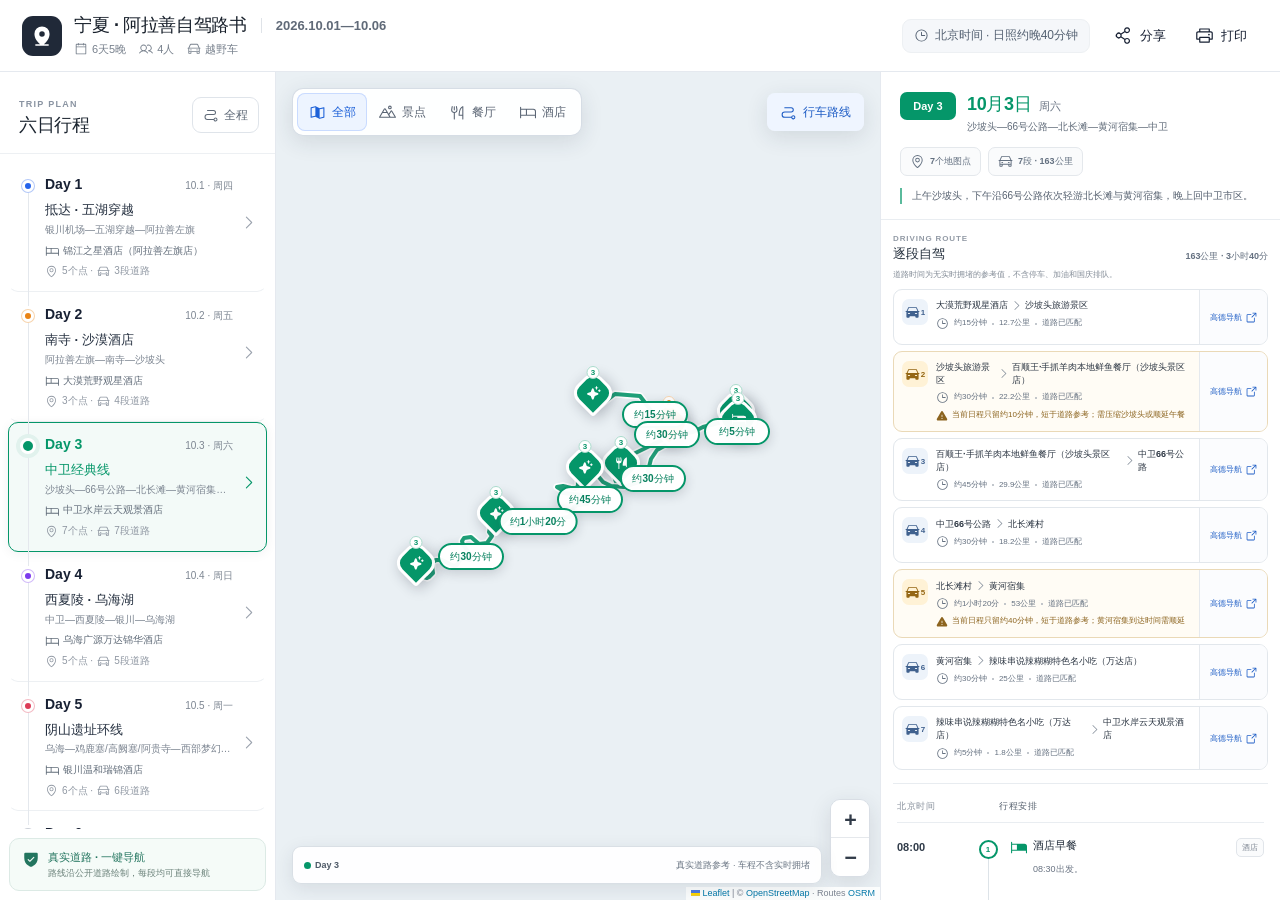
==== desktop.html @ b546aab4 "宁夏·阿拉善自驾路书（2026-10-01 ~ 10-06）便携构建" ====
<!doctype html>
<html lang="zh-CN">
  <head>
    <meta charset="UTF-8" />
    <meta name="viewport" content="width=device-width, initial-scale=1.0" />
    <meta name="theme-color" content="#ffffff" />
    <meta name="description" content="2026年国庆宁夏、阿拉善、中卫与乌海六日自驾行程地图" />
    <meta name="apple-mobile-web-app-capable" content="yes" />
    <link rel="manifest" href="./manifest.webmanifest" />
    <link rel="icon" type="image/png" sizes="32x32" href="./icons/favicon-32.png" />
    <link rel="icon" type="image/png" sizes="192x192" href="./icons/icon-192.png" />
    <link rel="apple-touch-icon" href="./icons/apple-touch-icon.png" />
    <title>宁夏 · 阿拉善六日自驾路书</title>
    <script type="module" crossorigin src="./assets/desktop-BFfNBR1_.js"></script>
    <link rel="modulepreload" crossorigin href="./assets/react-vendor-BVAQ-h3e.js">
    <link rel="modulepreload" crossorigin href="./assets/map-vendor-Dk73KsM1.js">
    <link rel="modulepreload" crossorigin href="./assets/icons-B1lzsNUh.js">
    <link rel="modulepreload" crossorigin href="./assets/styles-4hVWvHV6.js">
    <link rel="stylesheet" crossorigin href="./assets/map-vendor-CIGW-MKW.css">
    <link rel="stylesheet" crossorigin href="./assets/styles-DE3ax_-X.css">
  </head>
  <body>
    <div id="root"></div>
  </body>
</html>
---- assets/map-vendor-CIGW-MKW.css ----
.leaflet-pane,.leaflet-tile,.leaflet-marker-icon,.leaflet-marker-shadow,.leaflet-tile-container,.leaflet-pane>svg,.leaflet-pane>canvas,.leaflet-zoom-box,.leaflet-image-layer,.leaflet-layer{position:absolute;left:0;top:0}.leaflet-container{overflow:hidden}.leaflet-tile,.leaflet-marker-icon,.leaflet-marker-shadow{-webkit-user-select:none;-moz-user-select:none;user-select:none;-webkit-user-drag:none}.leaflet-tile::selection{background:transparent}.leaflet-safari .leaflet-tile{image-rendering:-webkit-optimize-contrast}.leaflet-safari .leaflet-tile-container{width:1600px;height:1600px;-webkit-transform-origin:0 0}.leaflet-marker-icon,.leaflet-marker-shadow{display:block}.leaflet-container .leaflet-overlay-pane svg{max-width:none!important;max-height:none!important}.leaflet-container .leaflet-marker-pane img,.leaflet-container .leaflet-shadow-pane img,.leaflet-container .leaflet-tile-pane img,.leaflet-container img.leaflet-image-layer,.leaflet-container .leaflet-tile{max-width:none!important;max-height:none!important;width:auto;padding:0}.leaflet-container img.leaflet-tile{mix-blend-mode:plus-lighter}.leaflet-container.leaflet-touch-zoom{-ms-touch-action:pan-x pan-y;touch-action:pan-x pan-y}.leaflet-container.leaflet-touch-drag{-ms-touch-action:pinch-zoom;touch-action:none;touch-action:pinch-zoom}.leaflet-container.leaflet-touch-drag.leaflet-touch-zoom{-ms-touch-action:none;touch-action:none}.leaflet-container{-webkit-tap-highlight-color:transparent}.leaflet-container a{-webkit-tap-highlight-color:rgba(51,181,229,.4)}.leaflet-tile{filter:inherit;visibility:hidden}.leaflet-tile-loaded{visibility:inherit}.leaflet-zoom-box{width:0;height:0;-moz-box-sizing:border-box;box-sizing:border-box;z-index:800}.leaflet-overlay-pane svg{-moz-user-select:none}.leaflet-pane{z-index:400}.leaflet-tile-pane{z-index:200}.leaflet-overlay-pane{z-index:400}.leaflet-shadow-pane{z-index:500}.leaflet-marker-pane{z-index:600}.leaflet-tooltip-pane{z-index:650}.leaflet-popup-pane{z-index:700}.leaflet-map-pane canvas{z-index:100}.leaflet-map-pane svg{z-index:200}.leaflet-vml-shape{width:1px;height:1px}.lvml{behavior:url(#default#VML);display:inline-block;position:absolute}.leaflet-control{position:relative;z-index:800;pointer-events:visiblePainted;pointer-events:auto}.leaflet-top,.leaflet-bottom{position:absolute;z-index:1000;pointer-events:none}.leaflet-top{top:0}.leaflet-right{right:0}.leaflet-bottom{bottom:0}.leaflet-left{left:0}.leaflet-control{float:left;clear:both}.leaflet-right .leaflet-control{float:right}.leaflet-top .leaflet-control{margin-top:10px}.leaflet-bottom .leaflet-control{margin-bottom:10px}.leaflet-left .leaflet-control{margin-left:10px}.leaflet-right .leaflet-control{margin-right:10px}.leaflet-fade-anim .leaflet-popup{opacity:0;-webkit-transition:opacity .2s linear;-moz-transition:opacity .2s linear;transition:opacity .2s linear}.leaflet-fade-anim .leaflet-map-pane .leaflet-popup{opacity:1}.leaflet-zoom-animated{-webkit-transform-origin:0 0;-ms-transform-origin:0 0;transform-origin:0 0}svg.leaflet-zoom-animated{will-change:transform}.leaflet-zoom-anim .leaflet-zoom-animated{-webkit-transition:-webkit-transform .25s cubic-bezier(0,0,.25,1);-moz-transition:-moz-transform .25s cubic-bezier(0,0,.25,1);transition:transform .25s cubic-bezier(0,0,.25,1)}.leaflet-zoom-anim .leaflet-tile,.leaflet-pan-anim .leaflet-tile{-webkit-transition:none;-moz-transition:none;transition:none}.leaflet-zoom-anim .leaflet-zoom-hide{visibility:hidden}.leaflet-interactive{cursor:pointer}.leaflet-grab{cursor:-webkit-grab;cursor:-moz-grab;cursor:grab}.leaflet-crosshair,.leaflet-crosshair .leaflet-interactive{cursor:crosshair}.leaflet-popup-pane,.leaflet-control{cursor:auto}.leaflet-dragging .leaflet-grab,.leaflet-dragging .leaflet-grab .leaflet-interactive,.leaflet-dragging .leaflet-marker-draggable{cursor:move;cursor:-webkit-grabbing;cursor:-moz-grabbing;cursor:grabbing}.leaflet-marker-icon,.leaflet-marker-shadow,.leaflet-image-layer,.leaflet-pane>svg path,.leaflet-tile-container{pointer-events:none}.leaflet-marker-icon.leaflet-interactive,.leaflet-image-layer.leaflet-interactive,.leaflet-pane>svg path.leaflet-interactive,svg.leaflet-image-layer.leaflet-interactive path{pointer-events:visiblePainted;pointer-events:auto}.leaflet-container{background:#ddd;outline-offset:1px}.leaflet-container a{color:#0078a8}.leaflet-zoom-box{border:2px dotted #38f;background:#ffffff80}.leaflet-container{font-family:Helvetica Neue,Arial,Helvetica,sans-serif;font-size:12px;font-size:.75rem;line-height:1.5}.leaflet-bar{box-shadow:0 1px 5px #000000a6;border-radius:4px}.leaflet-bar a{background-color:#fff;border-bottom:1px solid #ccc;width:26px;height:26px;line-height:26px;display:block;text-align:center;text-decoration:none;color:#000}.leaflet-bar a,.leaflet-control-layers-toggle{background-position:50% 50%;background-repeat:no-repeat;display:block}.leaflet-bar a:hover,.leaflet-bar a:focus{background-color:#f4f4f4}.leaflet-bar a:first-child{border-top-left-radius:4px;border-top-right-radius:4px}.leaflet-bar a:last-child{border-bottom-left-radius:4px;border-bottom-right-radius:4px;border-bottom:none}.leaflet-bar a.leaflet-disabled{cursor:default;background-color:#f4f4f4;color:#bbb}.leaflet-touch .leaflet-bar a{width:30px;height:30px;line-height:30px}.leaflet-touch .leaflet-bar a:first-child{border-top-left-radius:2px;border-top-right-radius:2px}.leaflet-touch .leaflet-bar a:last-child{border-bottom-left-radius:2px;border-bottom-right-radius:2px}.leaflet-control-zoom-in,.leaflet-control-zoom-out{font:700 18px Lucida Console,Monaco,monospace;text-indent:1px}.leaflet-touch .leaflet-control-zoom-in,.leaflet-touch .leaflet-control-zoom-out{font-size:22px}.leaflet-control-layers{box-shadow:0 1px 5px #0006;background:#fff;border-radius:5px}.leaflet-control-layers-toggle{background-image:url([data-uri]);width:36px;height:36px}.leaflet-retina .leaflet-control-layers-toggle{background-image:url([data-uri]);background-size:26px 26px}.leaflet-touch .leaflet-control-layers-toggle{width:44px;height:44px}.leaflet-control-layers .leaflet-control-layers-list,.leaflet-control-layers-expanded .leaflet-control-layers-toggle{display:none}.leaflet-control-layers-expanded .leaflet-control-layers-list{display:block;position:relative}.leaflet-control-layers-expanded{padding:6px 10px 6px 6px;color:#333;background:#fff}.leaflet-control-layers-scrollbar{overflow-y:scroll;overflow-x:hidden;padding-right:5px}.leaflet-control-layers-selector{margin-top:2px;position:relative;top:1px}.leaflet-control-layers label{display:block;font-size:13px;font-size:1.08333em}.leaflet-control-layers-separator{height:0;border-top:1px solid #ddd;margin:5px -10px 5px -6px}.leaflet-default-icon-path{background-image:url([data-uri])}.leaflet-container .leaflet-control-attribution{background:#fff;background:#fffc;margin:0}.leaflet-control-attribution,.leaflet-control-scale-line{padding:0 5px;color:#333;line-height:1.4}.leaflet-control-attribution a{text-decoration:none}.leaflet-control-attribution a:hover,.leaflet-control-attribution a:focus{text-decoration:underline}.leaflet-attribution-flag{display:inline!important;vertical-align:baseline!important;width:1em;height:.6669em}.leaflet-left .leaflet-control-scale{margin-left:5px}.leaflet-bottom .leaflet-control-scale{margin-bottom:5px}.leaflet-control-scale-line{border:2px solid #777;border-top:none;line-height:1.1;padding:2px 5px 1px;white-space:nowrap;-moz-box-sizing:border-box;box-sizing:border-box;background:#fffc;text-shadow:1px 1px #fff}.leaflet-control-scale-line:not(:first-child){border-top:2px solid #777;border-bottom:none;margin-top:-2px}.leaflet-control-scale-line:not(:first-child):not(:last-child){border-bottom:2px solid #777}.leaflet-touch .leaflet-control-attribution,.leaflet-touch .leaflet-control-layers,.leaflet-touch .leaflet-bar{box-shadow:none}.leaflet-touch .leaflet-control-layers,.leaflet-touch .leaflet-bar{border:2px solid rgba(0,0,0,.2);background-clip:padding-box}.leaflet-popup{position:absolute;text-align:center;margin-bottom:20px}.leaflet-popup-content-wrapper{padding:1px;text-align:left;border-radius:12px}.leaflet-popup-content{margin:13px 24px 13px 20px;line-height:1.3;font-size:13px;font-size:1.08333em;min-height:1px}.leaflet-popup-content p{margin:1.3em 0}.leaflet-popup-tip-container{width:40px;height:20px;position:absolute;left:50%;margin-top:-1px;margin-left:-20px;overflow:hidden;pointer-events:none}.leaflet-popup-tip{width:17px;height:17px;padding:1px;margin:-10px auto 0;pointer-events:auto;-webkit-transform:rotate(45deg);-moz-transform:rotate(45deg);-ms-transform:rotate(45deg);transform:rotate(45deg)}.leaflet-popup-content-wrapper,.leaflet-popup-tip{background:#fff;color:#333;box-shadow:0 3px 14px #0006}.leaflet-container a.leaflet-popup-close-button{position:absolute;top:0;right:0;border:none;text-align:center;width:24px;height:24px;font:16px/24px Tahoma,Verdana,sans-serif;color:#757575;text-decoration:none;background:transparent}.leaflet-container a.leaflet-popup-close-button:hover,.leaflet-container a.leaflet-popup-close-button:focus{color:#585858}.leaflet-popup-scrolled{overflow:auto}.leaflet-oldie .leaflet-popup-content-wrapper{-ms-zoom:1}.leaflet-oldie .leaflet-popup-tip{width:24px;margin:0 auto;-ms-filter:"progid:DXImageTransform.Microsoft.Matrix(M11=0.70710678, M12=0.70710678, M21=-0.70710678, M22=0.70710678)";filter:progid:DXImageTransform.Microsoft.Matrix(M11=.70710678,M12=.70710678,M21=-.70710678,M22=.70710678)}.leaflet-oldie .leaflet-control-zoom,.leaflet-oldie .leaflet-control-layers,.leaflet-oldie .leaflet-popup-content-wrapper,.leaflet-oldie .leaflet-popup-tip{border:1px solid #999}.leaflet-div-icon{background:#fff;border:1px solid #666}.leaflet-tooltip{position:absolute;padding:6px;background-color:#fff;border:1px solid #fff;border-radius:3px;color:#222;white-space:nowrap;-webkit-user-select:none;-moz-user-select:none;-ms-user-select:none;user-select:none;pointer-events:none;box-shadow:0 1px 3px #0006}.leaflet-tooltip.leaflet-interactive{cursor:pointer;pointer-events:auto}.leaflet-tooltip-top:before,.leaflet-tooltip-bottom:before,.leaflet-tooltip-left:before,.leaflet-tooltip-right:before{position:absolute;pointer-events:none;border:6px solid transparent;background:transparent;content:""}.leaflet-tooltip-bottom{margin-top:6px}.leaflet-tooltip-top{margin-top:-6px}.leaflet-tooltip-bottom:before,.leaflet-tooltip-top:before{left:50%;margin-left:-6px}.leaflet-tooltip-top:before{bottom:0;margin-bottom:-12px;border-top-color:#fff}.leaflet-tooltip-bottom:before{top:0;margin-top:-12px;margin-left:-6px;border-bottom-color:#fff}.leaflet-tooltip-left{margin-left:-6px}.leaflet-tooltip-right{margin-left:6px}.leaflet-tooltip-left:before,.leaflet-tooltip-right:before{top:50%;margin-top:-6px}.leaflet-tooltip-left:before{right:0;margin-right:-12px;border-left-color:#fff}.leaflet-tooltip-right:before{left:0;margin-left:-12px;border-right-color:#fff}@media print{.leaflet-control{-webkit-print-color-adjust:exact;print-color-adjust:exact}}
---- assets/styles-DE3ax_-X.css ----
:root{color:#172033;background:#f5f7fa;font-family:Inter,ui-sans-serif,-apple-system,BlinkMacSystemFont,Segoe UI,PingFang SC,Hiragino Sans GB,Microsoft YaHei,sans-serif;font-synthesis:none;text-rendering:optimizeLegibility;--border: #e5e9ef;--muted: #6b7482;--soft: #f5f7fa;--blue: #2563eb;--header-height: 72px}*{box-sizing:border-box}html,body,#root{width:100%;min-width:320px;height:100%;min-height:100%}body{margin:0;overflow:hidden;background:#f5f7fa;-webkit-font-smoothing:antialiased}button,a{-webkit-tap-highlight-color:transparent}button{color:inherit;font:inherit}button:focus-visible,a:focus-visible{outline:3px solid rgba(37,99,235,.28);outline-offset:2px}.sr-only{position:absolute;width:1px;height:1px;padding:0;margin:-1px;overflow:hidden;clip:rect(0,0,0,0);white-space:nowrap;border:0}.app-shell{width:100%;height:100dvh;background:#fff}.topbar{height:var(--header-height);padding:0 22px;border-bottom:1px solid var(--border);display:flex;align-items:center;justify-content:space-between;gap:24px;background:#fffffff7;position:relative;z-index:1000}.brand-lockup,.brand-line,.trip-meta,.topbar-actions,.trip-meta span,.icon-action,.time-chip{display:flex;align-items:center}.brand-lockup{min-width:0;gap:12px}.brand-icon{width:40px;height:40px;display:grid;place-items:center;color:#fff;background:#202938;border-radius:11px;flex:0 0 auto}.brand-line{gap:14px;min-width:0}.brand-line h1{margin:0;color:#18202b;font-size:18px;line-height:1.25;letter-spacing:-.02em;white-space:nowrap}.desktop-meta{padding-left:14px;border-left:1px solid #dfe3e8;color:#606a78;font-size:13px;font-weight:600;white-space:nowrap}.trip-meta{margin-top:5px;gap:13px;color:#78818d;font-size:11px}.trip-meta span{gap:4px}.topbar-actions{gap:7px}.time-chip{min-height:34px;margin-right:6px;padding:0 11px;gap:6px;color:#536071;background:#f5f7fa;border:1px solid #edf0f3;border-radius:9px;font-size:12px;white-space:nowrap}.icon-action{min-height:44px;padding:0 11px;gap:7px;border:0;border-radius:9px;background:transparent;cursor:pointer;font-size:13px;font-weight:600}.icon-action:hover{background:#f4f6f8}.workspace{height:calc(100dvh - var(--header-height));min-height:0;display:grid;grid-template-columns:276px minmax(420px,1fr) 400px;background:#fff}.day-sidebar,.detail-panel{min-width:0;min-height:0;background:#fff}.day-sidebar{border-right:1px solid var(--border);display:flex;flex-direction:column;position:relative;z-index:40}.sidebar-heading{height:82px;padding:17px 16px 12px 19px;border-bottom:1px solid #edf0f3;display:flex;align-items:center;justify-content:space-between;gap:12px;flex:0 0 auto}.eyebrow{color:#8a94a2;font-size:9px;font-weight:800;letter-spacing:.14em}.sidebar-heading h2,.detail-header h2{margin:3px 0 0;color:#1c2530;font-size:18px;line-height:1.25;letter-spacing:-.02em}.all-route-button{min-height:36px;padding:0 10px;border:1px solid #dfe4ea;border-radius:9px;display:inline-flex;align-items:center;justify-content:center;gap:5px;background:#fff;color:#5e6977;cursor:pointer;font-size:12px;font-weight:700}.all-route-button:hover,.all-route-button.active{border-color:#b7cdfd;background:#eef4ff;color:#1d5fd1}.day-list{flex:1 1 auto;overflow:auto;padding:8px;scrollbar-width:thin;scrollbar-color:#d9dee6 transparent}.day-card{width:100%;min-height:125px;padding:13px 10px 13px 9px;border:1px solid transparent;border-bottom-color:#edf0f3;border-radius:10px;display:grid;grid-template-columns:20px minmax(0,1fr) 16px;align-items:start;gap:7px;text-align:left;background:transparent;cursor:pointer;transition:border-color .16s ease,background .16s ease,box-shadow .16s ease}.day-card:hover{background:#f8fafc}.day-card.active{border-color:var(--day-color);background:color-mix(in srgb,var(--day-color) 5%,white);box-shadow:0 2px 12px #1720330f}.day-rail{height:100%;display:flex;justify-content:center;position:relative}.day-rail:after{content:"";width:1px;height:calc(100% + 18px);background:#e4e8ed;position:absolute;top:10px}.day-card:last-child .day-rail:after{display:none}.day-dot{width:12px;height:12px;margin-top:4px;border:3px solid #fff;border-radius:50%;background:var(--day-color);box-shadow:0 0 0 1px color-mix(in srgb,var(--day-color) 35%,white);position:relative;z-index:1}.day-card.active .day-dot{width:16px;height:16px;margin-top:2px;box-shadow:0 0 0 4px color-mix(in srgb,var(--day-color) 12%,white)}.day-card-content,.day-card-top,.day-stay,.day-count{display:flex}.day-card-content{min-width:0;flex-direction:column}.day-card-top{align-items:baseline;justify-content:space-between;gap:8px}.day-card-top strong{font-size:14px}.day-card-top>span{color:#7d8692;font-size:10px;white-space:nowrap}.day-card.active .day-card-top strong,.day-card.active .day-route,.day-card.active .day-caret{color:var(--day-color)}.day-route{margin-top:9px;color:#263141;font-size:13px;font-weight:750;line-height:1.3}.day-subroute{margin-top:4px;color:#7b8490;font-size:10px;line-height:1.4;white-space:nowrap;overflow:hidden;text-overflow:ellipsis}.day-stay,.day-count{margin-top:7px;align-items:center;gap:4px;color:#626d7a;font-size:10px;line-height:1.25}.day-stay{white-space:nowrap;overflow:hidden;text-overflow:ellipsis}.day-count{color:#9098a3}.day-caret{margin-top:38px;color:#9aa2ad}.sidebar-fidelity{margin:9px;padding:11px 12px;border:1px solid #dceae5;border-radius:10px;display:flex;gap:8px;color:#23755f;background:#f5fbf8;flex:0 0 auto}.sidebar-fidelity div{min-width:0;display:flex;flex-direction:column;gap:2px}.sidebar-fidelity strong{font-size:11px}.sidebar-fidelity span{color:#6a8179;font-size:9px;line-height:1.35}.map-panel{min-width:0;min-height:0;position:relative;overflow:hidden;background:#eaf0f4}.leaflet-map{width:100%;height:100%;background:#eaf0f4;z-index:0}.leaflet-container{color:#1f2937;font-family:inherit}.leaflet-tile-pane{filter:saturate(.72) brightness(1.035) contrast(.96)}.leaflet-control-zoom{overflow:hidden;border:1px solid #d9dee5!important;border-radius:10px!important;box-shadow:0 6px 22px #2029381f!important}.leaflet-control-zoom a{width:38px!important;height:38px!important;line-height:38px!important;color:#313b48!important;border-color:#e5e8ec!important;font-size:20px!important}.leaflet-control-attribution{color:#7b8490;background:#ffffffd1!important;font-size:9px!important}.map-filterbar{position:absolute;z-index:600;top:16px;left:16px;right:16px;display:flex;align-items:center;justify-content:space-between;gap:10px;pointer-events:none}.filter-segment,.route-toggle{border:1px solid rgba(213,220,228,.96);background:#fffffff2;box-shadow:0 6px 22px #252f3e1f;-webkit-backdrop-filter:blur(12px);backdrop-filter:blur(12px);pointer-events:auto}.filter-segment{padding:4px;border-radius:11px;display:flex;align-items:center}.filter-segment button,.route-toggle{min-height:38px;border:0;border-radius:8px;display:inline-flex;align-items:center;justify-content:center;gap:6px;color:#5a6574;cursor:pointer;font-size:12px;font-weight:700}.filter-segment button{min-width:70px;padding:0 11px;background:transparent}.filter-segment button:hover,.filter-segment button.active{color:#1d61d8;background:#edf4ff}.filter-segment button.active{box-shadow:inset 0 0 0 1px #c9dbff}.route-toggle{padding:0 13px}.route-toggle:hover,.route-toggle.active{color:#1f5dc5;background:#eff5fff7}.map-warning{max-width:360px;min-height:50px;padding:9px 12px;border:1px solid #f0d49b;border-radius:10px;display:flex;align-items:flex-start;gap:8px;color:#986714;background:#fffaecf5;box-shadow:0 6px 18px #6148131a;position:absolute;z-index:590;top:72px;left:16px}.map-warning>svg{flex:0 0 auto}.map-warning div{display:flex;flex-direction:column;gap:2px}.map-warning strong{color:#795112;font-size:11px}.map-warning span{font-size:9px;line-height:1.35}.map-caption{min-height:38px;padding:8px 11px;border:1px solid rgba(215,221,228,.94);border-radius:9px;display:flex;align-items:center;justify-content:space-between;gap:12px;color:#687382;background:#ffffffed;box-shadow:0 5px 18px #2832401a;position:absolute;z-index:550;right:58px;bottom:16px;left:16px;-webkit-backdrop-filter:blur(10px);backdrop-filter:blur(10px)}.day-legend{display:flex;align-items:center;gap:10px;flex-wrap:wrap}.day-legend span{display:inline-flex;align-items:center;gap:4px;color:#4f5a68;font-size:9px;font-weight:700}.day-legend i{width:7px;height:7px;border-radius:50%}.map-disclaimer{font-size:9px;white-space:nowrap}.map-marker-shell{background:transparent;border:0}.map-marker{width:34px;height:34px;border:3px solid #fff;border-radius:12px 12px 12px 3px;display:grid;place-items:center;color:#fff;background:var(--marker);box-shadow:0 4px 14px #19223147;transform:rotate(-45deg);position:relative;transition:transform .16s ease}.map-marker svg{transform:rotate(45deg)}.map-marker span{min-width:13px;height:13px;padding:0 2px;border:1px solid color-mix(in srgb,var(--marker) 34%,white);border-radius:7px;display:grid;place-items:center;color:var(--marker);background:#fff;font-size:8px;font-weight:900;transform:rotate(45deg);position:absolute;top:-7px;right:-7px}.map-marker.is-selected{width:40px;height:40px;border-width:4px;box-shadow:0 0 0 5px color-mix(in srgb,var(--marker) 22%,transparent),0 7px 20px #19223157}.route-time-shell{border:0;background:transparent}.route-time-badge{width:max-content;min-width:66px;min-height:27px;padding:0 9px;border:2px solid var(--route-color);border-radius:999px;display:inline-flex;align-items:center;justify-content:center;gap:4px;color:color-mix(in srgb,var(--route-color) 82%,#182230);background:#fffffff7;box-shadow:0 3px 12px #1922312e;font-size:10px;font-weight:850;line-height:1;cursor:pointer;transform:translate(calc((96px - 100%)/2));white-space:nowrap}.route-time-badge>span{width:14px;height:14px;border-radius:50%;display:grid;place-items:center;color:#fff;background:#b7791f;font-size:9px}.route-time-badge.is-selected{color:#fff;background:var(--route-color);box-shadow:0 0 0 4px color-mix(in srgb,var(--route-color) 18%,transparent),0 5px 16px #1922313d}.route-time-badge.is-selected>span{color:#8a5a10;background:#fff5d6}.route-popup-content{display:flex;flex-direction:column;gap:7px}.route-popup-content>span{font-size:9px;font-weight:850;text-transform:uppercase}.route-popup-content>strong{color:#202a38;font-size:12px;line-height:1.45}.route-popup-content p,.route-popup-content small{margin:0;color:#66717f;font-size:10px;line-height:1.45}.route-popup-content small{padding:7px 8px;border-radius:7px;color:#87621f;background:#fff8e8}.route-popup-content a{min-height:34px;padding:0 10px;border-radius:7px;display:inline-flex;align-items:center;justify-content:center;gap:5px;color:#fff;background:#2563eb;text-decoration:none;font-size:9px;font-weight:800}.leaflet-tooltip.map-label{padding:7px 9px;border:1px solid #dfe4e9;border-radius:8px;display:flex;flex-direction:column;gap:2px;color:#222d3a;background:#fffffff5;box-shadow:0 5px 16px #232c3b24}.leaflet-tooltip.map-label strong{max-width:220px;font-size:11px;white-space:normal}.leaflet-tooltip.map-label span{color:#78818c;font-size:9px}.leaflet-popup-content-wrapper{border-radius:12px;box-shadow:0 12px 34px #18223133}.leaflet-popup-content{margin:13px 15px 15px}.popup-content{display:flex;flex-direction:column;gap:7px}.popup-eyebrow{font-size:9px;font-weight:800;text-transform:uppercase}.popup-content>strong{color:#202a38;font-size:13px;line-height:1.35}.popup-content p{margin:0;color:#6b7481;font-size:10px;line-height:1.45}.popup-actions{margin-top:2px;display:flex;align-items:center;gap:7px}.popup-actions button,.popup-actions a{min-height:34px;padding:0 9px;border:1px solid #dfe4e9;border-radius:7px;display:inline-flex;align-items:center;justify-content:center;gap:4px;color:#526071;background:#fff;text-decoration:none;cursor:pointer;font-size:9px;font-weight:700}.popup-actions button{border-color:#2563eb;color:#fff;background:#2563eb}.detail-panel{border-left:1px solid var(--border);overflow-y:auto;scrollbar-width:thin;scrollbar-color:#d9dee5 transparent;position:relative;z-index:40}.detail-header{padding:20px 19px 15px;border-bottom:1px solid #e9edf1;background:#fff}.detail-title-row{display:flex;align-items:flex-start;gap:11px}.detail-day{min-width:56px;height:28px;padding:0 9px;border-radius:7px;display:inline-flex;align-items:center;justify-content:center;color:#fff;background:var(--day-color);font-size:11px;font-weight:800}.detail-title-row>div{min-width:0}.detail-header h2{margin:1px 0 4px;color:var(--day-color, #1c2530);font-size:18px}.detail-header h2 small{margin-left:3px;color:#697383;font-size:11px;font-weight:650}.detail-header p{margin:0;color:#616c7a;font-size:10px;line-height:1.45}.day-stat-row{margin-top:13px;display:flex;align-items:center;gap:7px;flex-wrap:wrap}.day-stat-row span{min-height:29px;padding:0 9px;border:1px solid #e4e8ec;border-radius:7px;display:inline-flex;align-items:center;gap:5px;color:#637080;background:#fafbfc;font-size:9px;font-weight:700}.detail-header .day-summary{margin-top:12px;padding-left:10px;border-left:2px solid color-mix(in srgb,var(--day-color) 66%,white);color:#566170;font-size:10px;line-height:1.55}.place-details{margin:12px 12px 0;padding:14px;border:1px solid color-mix(in srgb,var(--place-color) 28%,#e5e9ef);border-radius:12px;background:color-mix(in srgb,var(--place-color) 3%,white);box-shadow:0 5px 18px #202a380f;position:relative}.close-place{width:36px;height:36px;padding:0;border:0;border-radius:8px;display:grid;place-items:center;color:#77818f;background:transparent;cursor:pointer;position:absolute;top:7px;right:7px}.close-place:hover{background:#eef1f4}.place-heading{padding-right:26px;display:flex;align-items:flex-start;gap:9px}.place-kind{width:31px;height:31px;border-radius:8px;display:grid;place-items:center;color:#fff;background:var(--place-color);flex:0 0 auto}.place-heading>div{min-width:0}.place-heading span{color:var(--place-color);font-size:9px;font-weight:800}.place-heading h3{margin:2px 0 0;color:#202a37;font-size:13px;line-height:1.35}.place-address,.place-phone{margin:10px 0 0;display:flex;align-items:flex-start;gap:6px;color:#5e6977;font-size:9px;line-height:1.45;text-decoration:none}.place-address svg,.place-phone svg{margin-top:1px;flex:0 0 auto}.source-box{margin-top:11px;padding:9px;border:1px solid #d6e9df;border-radius:8px;display:flex;align-items:flex-start;gap:7px;color:#197056;background:#f4fbf7}.source-box.approximate{border-color:#eadab9;color:#9a6919;background:#fffaf0}.source-box>svg{flex:0 0 auto}.source-box div{display:flex;flex-direction:column;gap:2px}.source-box strong{font-size:9px}.source-box span{color:#6a7d75;font-size:8px;line-height:1.35}.source-box.approximate span{color:#806f52}.place-actions{margin-top:10px;display:flex;align-items:center;gap:6px;flex-wrap:wrap}.place-actions a{min-height:36px;padding:0 9px;border:1px solid #dde3e9;border-radius:7px;display:inline-flex;align-items:center;justify-content:center;gap:4px;color:#566374;background:#fff;text-decoration:none;font-size:8px;font-weight:750}.place-actions .primary-link{border-color:var(--place-color);color:#fff;background:var(--place-color)}.route-legs{margin:14px 12px 0;padding-bottom:13px;border-bottom:1px solid #e8ecf0}.route-legs-heading{display:flex;align-items:flex-end;justify-content:space-between;gap:12px}.route-legs-heading>div{display:flex;flex-direction:column;gap:2px}.route-legs-heading span{color:#939ba6;font-size:8px;font-weight:850;letter-spacing:.11em}.route-legs-heading strong{color:#26313e;font-size:13px}.route-legs-heading small{color:#657181;font-size:9px;font-weight:750;white-space:nowrap}.route-source-note{margin:6px 0 9px;color:#828b96;font-size:8px;line-height:1.45}.route-leg-list{display:flex;flex-direction:column;gap:6px}.route-leg-card{min-width:0;border:1px solid #e2e7ec;border-radius:9px;display:flex;align-items:stretch;overflow:hidden;background:#fff;transition:border-color .15s ease,background .15s ease,box-shadow .15s ease}.route-leg-card:hover,.route-leg-card.selected{border-color:#b7cdf8;background:#f7faff}.route-leg-card.selected{box-shadow:0 0 0 2px #e1ecff}.route-leg-card.needs-review,.route-leg-card.unresolved{border-color:#ead9b7;background:#fffcf5}.route-leg-main{min-width:0;min-height:54px;padding:9px 8px;border:0;display:flex;align-items:flex-start;gap:8px;flex:1 1 auto;color:inherit;background:transparent;text-align:left}button.route-leg-main{cursor:pointer}.route-leg-index{width:26px;height:26px;border-radius:7px;display:inline-flex;align-items:center;justify-content:center;gap:1px;color:#40618e;background:#edf3fa;flex:0 0 auto;font-size:8px;font-weight:850}.needs-review .route-leg-index,.unresolved .route-leg-index{color:#956714;background:#fff2d6}.route-leg-copy{min-width:0;display:flex;flex-direction:column;gap:5px}.route-leg-copy strong{display:flex;align-items:center;gap:2px;color:#2b3542;font-size:9px;font-weight:780;line-height:1.4}.route-leg-copy strong svg{flex:0 0 auto;color:#8c95a0}.route-leg-copy>span{display:flex;align-items:center;gap:5px;color:#657180;font-size:8px;line-height:1.35}.route-leg-copy>span i{width:2px;height:2px;border-radius:50%;background:#aeb5bd}.route-leg-copy small{display:flex;align-items:flex-start;gap:4px;color:#8c641f;font-size:8px;line-height:1.4}.route-leg-copy small svg{margin-top:1px;flex:0 0 auto}.amap-route-link{width:68px;min-width:68px;padding:0 7px;border-left:1px solid #e5e9ee;display:flex;align-items:center;justify-content:center;gap:3px;color:#2361c7;background:#fbfcfe;text-decoration:none;font-size:8px;font-weight:800;text-align:center}.amap-route-link:hover{background:#edf4ff}.timeline-heading{margin:16px 16px 0;padding:0 0 9px;border-bottom:1px solid #e9edf1;display:grid;grid-template-columns:74px 1fr;gap:28px}.timeline-heading span,.timeline-heading strong{color:#858e9a;font-size:9px;font-weight:800;letter-spacing:.08em}.timeline-heading strong{color:#535e6c}.timeline-list{padding:2px 16px 4px}.timeline-row{display:grid;grid-template-columns:74px 22px minmax(0,1fr);align-items:stretch;gap:6px}.timeline-time{padding:15px 0;color:#303b49;font-size:11px;font-weight:750;line-height:1.3;white-space:nowrap}.timeline-rail{display:flex;justify-content:center;position:relative}.timeline-rail:before{content:"";width:1px;background:#dde3e8;position:absolute;top:0;bottom:0}.timeline-row:first-child .timeline-rail:before{top:20px}.timeline-row:last-child .timeline-rail:before{bottom:calc(100% - 21px)}.timeline-rail>span{width:19px;height:19px;margin-top:15px;border:2px solid var(--day-color);border-radius:50%;display:grid;place-items:center;color:var(--day-color);background:#fff;font-size:8px;font-weight:900;position:relative;z-index:1}.timeline-row.selected .timeline-rail>span{color:#fff;background:var(--day-color);box-shadow:0 0 0 4px color-mix(in srgb,var(--day-color) 13%,white)}.timeline-content{min-width:0;padding:13px 0 13px 5px;border-bottom:1px solid #edf0f3}.timeline-row.selected .timeline-content{margin:4px -7px 4px -1px;padding:9px 7px 9px 6px;border:1px solid color-mix(in srgb,var(--day-color) 25%,#edf0f3);border-radius:9px;background:color-mix(in srgb,var(--day-color) 4%,white)}.timeline-row.pending .timeline-content{border-bottom-color:#f0dfbd}.timeline-title{display:flex;align-items:flex-start;gap:6px}.timeline-kind{margin-top:1px;display:grid;place-items:center;flex:0 0 auto}.timeline-title h4{min-width:0;margin:0;color:#242f3d;font-size:11px;line-height:1.42;flex:1 1 auto}.kind-label{min-height:19px;padding:0 5px;border:1px solid #e1e5ea;border-radius:5px;display:inline-flex;align-items:center;color:#808995;background:#fafbfc;font-size:8px;white-space:nowrap}.timeline-content>p{margin:6px 0 0 23px;color:#697382;font-size:9px;line-height:1.55}.timeline-meta{margin:7px 0 0 23px;display:flex;flex-direction:column;gap:3px}.timeline-meta span{display:flex;align-items:flex-start;gap:5px;color:#87909b;font-size:8px;line-height:1.4}.timeline-meta svg{margin-top:0;flex:0 0 auto}.timeline-actions{margin:8px 0 0 23px;display:flex;align-items:center;gap:7px}.timeline-actions button{min-height:36px;padding:0 8px;border:1px solid #dce2e8;border-radius:6px;display:inline-flex;align-items:center;gap:4px;color:#5a6675;background:#fff;cursor:pointer;font-size:8px;font-weight:750}.timeline-actions button:hover{color:#225fc2;border-color:#b7cff8;background:#f3f7ff}.pending-chip{min-height:27px;padding:0 7px;border:1px solid #ead4a7;border-radius:6px;display:inline-flex;align-items:center;gap:4px;color:#9a6917;background:#fffbf1;font-size:8px;font-weight:750}.day-notes{margin:10px 14px 18px;padding:11px 12px;border:1px solid #eadfca;border-radius:9px;color:#7a5a22;background:#fffaf1}.day-notes strong{display:flex;align-items:center;gap:6px;color:#8a5d11;font-size:9px}.day-notes p{margin:6px 0 0 22px;color:#796d58;font-size:8px;line-height:1.45}.all-days-header{min-height:155px}.all-days-header h2{margin-top:8px;font-size:22px}.all-days-header>p{margin-top:6px;font-size:10px}.all-days-overview{padding:10px 12px 18px}.overview-card{width:100%;min-height:69px;padding:10px;border:1px solid transparent;border-bottom-color:#eaedf1;border-radius:9px;display:grid;grid-template-columns:48px minmax(0,1fr) auto 16px;align-items:center;gap:9px;text-align:left;background:#fff;cursor:pointer}.overview-card:hover{border-color:color-mix(in srgb,var(--day-color) 32%,#e5e9ef);background:color-mix(in srgb,var(--day-color) 4%,white)}.overview-day{color:var(--day-color);font-size:10px;font-weight:850}.overview-main{min-width:0;display:flex;flex-direction:column;gap:3px}.overview-main strong{color:#273241;font-size:11px}.overview-main small{color:#87909b;font-size:8px}.overview-points{color:#78828e;font-size:8px}.all-route-note{margin-top:14px;padding:12px;border:1px solid #d9e5fb;border-radius:9px;display:flex;align-items:flex-start;gap:8px;color:#2c64bd;background:#f4f8ff}.all-route-note div{display:flex;flex-direction:column;gap:3px}.all-route-note strong{font-size:9px}.all-route-note span{color:#667a99;font-size:8px;line-height:1.45}.mobile-tabs{display:none}.toast{min-height:44px;padding:0 15px;border:1px solid #cde4d8;border-radius:10px;display:flex;align-items:center;gap:7px;color:#196d51;background:#f6fcf9f7;box-shadow:0 10px 30px #22342b29;position:fixed;z-index:2000;left:50%;bottom:22px;transform:translate(-50%);font-size:11px;font-weight:750}@media(max-width:1240px){.workspace{grid-template-columns:244px minmax(380px,1fr) 366px}.time-chip{display:none}.detail-header{padding-right:15px;padding-left:15px}.timeline-list{padding-right:12px;padding-left:12px}}@media(max-width:1080px){.workspace{grid-template-columns:minmax(0,1fr) 370px;grid-template-rows:116px minmax(0,1fr)}.day-sidebar{grid-column:1 / -1;grid-row:1;border-right:0;border-bottom:1px solid var(--border);flex-direction:row}.sidebar-heading{width:176px;height:100%;border-right:1px solid #edf0f3;border-bottom:0;flex:0 0 auto}.day-list{padding:7px;display:flex;gap:6px;overflow-x:auto;overflow-y:hidden}.day-card{width:188px;min-width:188px;min-height:99px;padding:10px 8px;grid-template-columns:17px minmax(0,1fr) 13px;border-bottom-color:transparent}.day-rail:after,.day-subroute,.day-count{display:none}.day-card-top strong{font-size:12px}.day-route{margin-top:6px;font-size:11px}.day-stay{margin-top:5px;font-size:8px}.day-caret{margin-top:32px}.sidebar-fidelity{display:none}.map-panel{grid-column:1;grid-row:2}.detail-panel{grid-column:2;grid-row:2}}@media(max-width:760px){:root{--header-height: 64px}.topbar{padding:0 13px}.brand-lockup{gap:9px}.brand-icon{width:36px;height:36px;border-radius:9px}.brand-line h1{max-width:calc(100vw - 156px);overflow:hidden;text-overflow:ellipsis;font-size:15px}.desktop-meta,.trip-meta,.icon-action span,.topbar-actions .icon-action:last-child{display:none}.icon-action{width:44px;height:44px;padding:0;justify-content:center}.workspace{height:calc(100dvh - var(--header-height) - 58px);grid-template-columns:1fr;grid-template-rows:103px minmax(0,1fr)}.day-sidebar{grid-column:1;grid-row:1}.sidebar-heading{width:104px;padding:12px 9px;flex-direction:column;align-items:flex-start;justify-content:center;gap:7px}.eyebrow{display:none}.sidebar-heading h2{margin:0;font-size:14px}.all-route-button{min-height:44px;padding:0 8px;font-size:10px}.day-list{padding:6px}.day-card{width:160px;min-width:160px;min-height:89px;padding:9px 7px}.day-card-top>span{font-size:8px}.day-stay{max-width:113px}.map-panel,.detail-panel{grid-column:1;grid-row:2}.app-shell.mobile-map .detail-panel,.app-shell.mobile-schedule .map-panel{display:none}.detail-panel{border-left:0}.map-filterbar{top:10px;left:10px;right:10px}.filter-segment{max-width:calc(100vw - 82px);overflow-x:auto}.filter-segment button{min-width:61px;min-height:44px;padding:0 8px;font-size:10px}.route-toggle{width:48px;min-width:48px;min-height:48px;padding:0;font-size:0}.map-warning{max-width:calc(100vw - 20px);top:71px;left:10px}.map-caption{right:52px;bottom:10px;left:10px}.map-disclaimer{display:none}.leaflet-control-zoom a{width:44px!important;height:44px!important;line-height:44px!important}.detail-header{padding-top:15px}.timeline-row{grid-template-columns:78px 22px minmax(0,1fr)}.timeline-heading{grid-template-columns:78px 1fr}.timeline-title h4{font-size:12px}.timeline-content>p,.timeline-meta span{font-size:9px}.timeline-actions button,.pending-chip{min-height:44px;font-size:9px}.close-place,.place-actions a{min-width:44px;min-height:44px}.mobile-tabs{height:58px;padding:5px max(16px,env(safe-area-inset-right)) max(5px,env(safe-area-inset-bottom)) max(16px,env(safe-area-inset-left));border-top:1px solid #e2e6eb;display:grid;grid-template-columns:1fr 1fr;gap:6px;background:#fffffff7;position:fixed;z-index:1400;right:0;bottom:0;left:0;-webkit-backdrop-filter:blur(14px);backdrop-filter:blur(14px)}.mobile-tabs button{border:0;border-radius:9px;display:flex;align-items:center;justify-content:center;gap:6px;color:#74808f;background:transparent;font-size:11px;font-weight:750}.mobile-tabs button.active{color:#1f61cf;background:#edf4ff}.toast{bottom:72px}}@media print{body{overflow:visible;background:#fff}.app-shell{height:auto}.topbar{position:static}.topbar-actions,.map-filterbar,.map-warning,.map-caption,.mobile-tabs,.leaflet-control-container,.timeline-actions,.close-place{display:none!important}.workspace{height:auto;display:block}.day-sidebar,.map-panel{display:none}.detail-panel{width:100%;border:0;overflow:visible}.timeline-row{break-inside:avoid}}
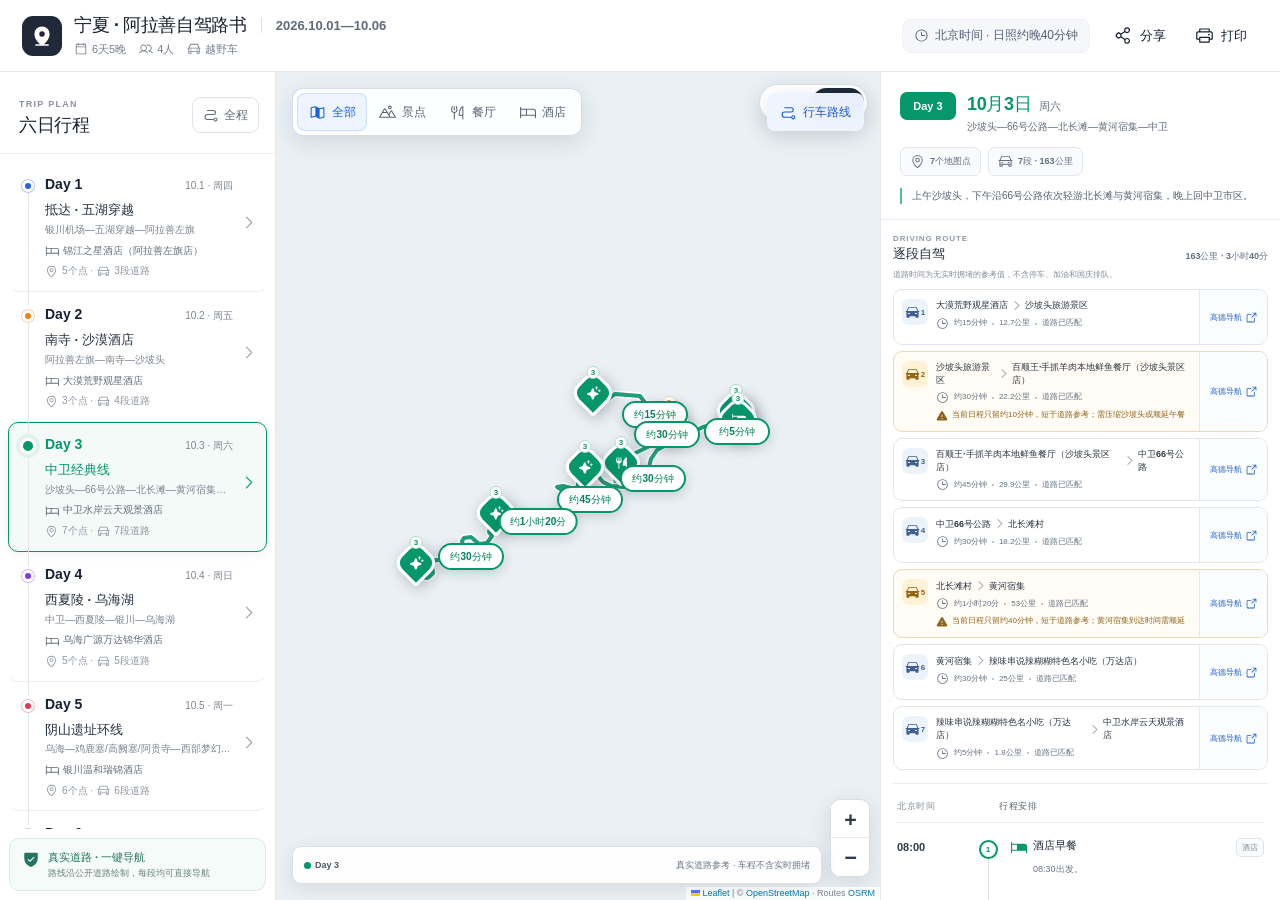
==== commit f8f4788e: "切到底图为高德（GCJ-02）以兼容国内网络；保留 OSM 切换入口" ====
--- a/desktop.html
+++ b/desktop.html
@@ -11,13 +11,13 @@
     <link rel="icon" type="image/png" sizes="192x192" href="./icons/icon-192.png" />
     <link rel="apple-touch-icon" href="./icons/apple-touch-icon.png" />
     <title>宁夏 · 阿拉善六日自驾路书</title>
-    <script type="module" crossorigin src="./assets/desktop-BFfNBR1_.js"></script>
+    <script type="module" crossorigin src="./assets/desktop-CZxoqjPc.js"></script>
     <link rel="modulepreload" crossorigin href="./assets/react-vendor-BVAQ-h3e.js">
     <link rel="modulepreload" crossorigin href="./assets/map-vendor-Dk73KsM1.js">
     <link rel="modulepreload" crossorigin href="./assets/icons-B1lzsNUh.js">
-    <link rel="modulepreload" crossorigin href="./assets/styles-4hVWvHV6.js">
+    <link rel="modulepreload" crossorigin href="./assets/styles-DEoo5Zlr.js">
     <link rel="stylesheet" crossorigin href="./assets/map-vendor-CIGW-MKW.css">
-    <link rel="stylesheet" crossorigin href="./assets/styles-DE3ax_-X.css">
+    <link rel="stylesheet" crossorigin href="./assets/styles-DvnvGa-d.css">
   </head>
   <body>
     <div id="root"></div>
--- a/assets/styles-DvnvGa-d.css
+++ b/assets/styles-DvnvGa-d.css
@@ -0,0 +1 @@
+:root{color:#172033;background:#f5f7fa;font-family:Inter,ui-sans-serif,-apple-system,BlinkMacSystemFont,Segoe UI,PingFang SC,Hiragino Sans GB,Microsoft YaHei,sans-serif;font-synthesis:none;text-rendering:optimizeLegibility;--border: #e5e9ef;--muted: #6b7482;--soft: #f5f7fa;--blue: #2563eb;--header-height: 72px}*{box-sizing:border-box}html,body,#root{width:100%;min-width:320px;height:100%;min-height:100%}body{margin:0;overflow:hidden;background:#f5f7fa;-webkit-font-smoothing:antialiased}button,a{-webkit-tap-highlight-color:transparent}button{color:inherit;font:inherit}button:focus-visible,a:focus-visible{outline:3px solid rgba(37,99,235,.28);outline-offset:2px}.sr-only{position:absolute;width:1px;height:1px;padding:0;margin:-1px;overflow:hidden;clip:rect(0,0,0,0);white-space:nowrap;border:0}.app-shell{width:100%;height:100dvh;background:#fff}.topbar{height:var(--header-height);padding:0 22px;border-bottom:1px solid var(--border);display:flex;align-items:center;justify-content:space-between;gap:24px;background:#fffffff7;position:relative;z-index:1000}.brand-lockup,.brand-line,.trip-meta,.topbar-actions,.trip-meta span,.icon-action,.time-chip{display:flex;align-items:center}.brand-lockup{min-width:0;gap:12px}.brand-icon{width:40px;height:40px;display:grid;place-items:center;color:#fff;background:#202938;border-radius:11px;flex:0 0 auto}.brand-line{gap:14px;min-width:0}.brand-line h1{margin:0;color:#18202b;font-size:18px;line-height:1.25;letter-spacing:-.02em;white-space:nowrap}.desktop-meta{padding-left:14px;border-left:1px solid #dfe3e8;color:#606a78;font-size:13px;font-weight:600;white-space:nowrap}.trip-meta{margin-top:5px;gap:13px;color:#78818d;font-size:11px}.trip-meta span{gap:4px}.topbar-actions{gap:7px}.time-chip{min-height:34px;margin-right:6px;padding:0 11px;gap:6px;color:#536071;background:#f5f7fa;border:1px solid #edf0f3;border-radius:9px;font-size:12px;white-space:nowrap}.icon-action{min-height:44px;padding:0 11px;gap:7px;border:0;border-radius:9px;background:transparent;cursor:pointer;font-size:13px;font-weight:600}.icon-action:hover{background:#f4f6f8}.workspace{height:calc(100dvh - var(--header-height));min-height:0;display:grid;grid-template-columns:276px minmax(420px,1fr) 400px;background:#fff}.day-sidebar,.detail-panel{min-width:0;min-height:0;background:#fff}.day-sidebar{border-right:1px solid var(--border);display:flex;flex-direction:column;position:relative;z-index:40}.sidebar-heading{height:82px;padding:17px 16px 12px 19px;border-bottom:1px solid #edf0f3;display:flex;align-items:center;justify-content:space-between;gap:12px;flex:0 0 auto}.eyebrow{color:#8a94a2;font-size:9px;font-weight:800;letter-spacing:.14em}.sidebar-heading h2,.detail-header h2{margin:3px 0 0;color:#1c2530;font-size:18px;line-height:1.25;letter-spacing:-.02em}.all-route-button{min-height:36px;padding:0 10px;border:1px solid #dfe4ea;border-radius:9px;display:inline-flex;align-items:center;justify-content:center;gap:5px;background:#fff;color:#5e6977;cursor:pointer;font-size:12px;font-weight:700}.all-route-button:hover,.all-route-button.active{border-color:#b7cdfd;background:#eef4ff;color:#1d5fd1}.day-list{flex:1 1 auto;overflow:auto;padding:8px;scrollbar-width:thin;scrollbar-color:#d9dee6 transparent}.day-card{width:100%;min-height:125px;padding:13px 10px 13px 9px;border:1px solid transparent;border-bottom-color:#edf0f3;border-radius:10px;display:grid;grid-template-columns:20px minmax(0,1fr) 16px;align-items:start;gap:7px;text-align:left;background:transparent;cursor:pointer;transition:border-color .16s ease,background .16s ease,box-shadow .16s ease}.day-card:hover{background:#f8fafc}.day-card.active{border-color:var(--day-color);background:color-mix(in srgb,var(--day-color) 5%,white);box-shadow:0 2px 12px #1720330f}.day-rail{height:100%;display:flex;justify-content:center;position:relative}.day-rail:after{content:"";width:1px;height:calc(100% + 18px);background:#e4e8ed;position:absolute;top:10px}.day-card:last-child .day-rail:after{display:none}.day-dot{width:12px;height:12px;margin-top:4px;border:3px solid #fff;border-radius:50%;background:var(--day-color);box-shadow:0 0 0 1px color-mix(in srgb,var(--day-color) 35%,white);position:relative;z-index:1}.day-card.active .day-dot{width:16px;height:16px;margin-top:2px;box-shadow:0 0 0 4px color-mix(in srgb,var(--day-color) 12%,white)}.day-card-content,.day-card-top,.day-stay,.day-count{display:flex}.day-card-content{min-width:0;flex-direction:column}.day-card-top{align-items:baseline;justify-content:space-between;gap:8px}.day-card-top strong{font-size:14px}.day-card-top>span{color:#7d8692;font-size:10px;white-space:nowrap}.day-card.active .day-card-top strong,.day-card.active .day-route,.day-card.active .day-caret{color:var(--day-color)}.day-route{margin-top:9px;color:#263141;font-size:13px;font-weight:750;line-height:1.3}.day-subroute{margin-top:4px;color:#7b8490;font-size:10px;line-height:1.4;white-space:nowrap;overflow:hidden;text-overflow:ellipsis}.day-stay,.day-count{margin-top:7px;align-items:center;gap:4px;color:#626d7a;font-size:10px;line-height:1.25}.day-stay{white-space:nowrap;overflow:hidden;text-overflow:ellipsis}.day-count{color:#9098a3}.day-caret{margin-top:38px;color:#9aa2ad}.sidebar-fidelity{margin:9px;padding:11px 12px;border:1px solid #dceae5;border-radius:10px;display:flex;gap:8px;color:#23755f;background:#f5fbf8;flex:0 0 auto}.sidebar-fidelity div{min-width:0;display:flex;flex-direction:column;gap:2px}.sidebar-fidelity strong{font-size:11px}.sidebar-fidelity span{color:#6a8179;font-size:9px;line-height:1.35}.map-panel{min-width:0;min-height:0;position:relative;overflow:hidden;background:#eaf0f4}.leaflet-map{width:100%;height:100%;background:#eaf0f4;z-index:0}.leaflet-map-shell{position:relative;width:100%;height:100%}.basemap-switch{position:absolute;top:12px;right:12px;z-index:500;display:inline-flex;padding:3px;background:#fffffff0;border:1px solid #d9dee5;border-radius:999px;box-shadow:0 6px 22px #2029381f;backdrop-filter:saturate(140%) blur(6px);-webkit-backdrop-filter:saturate(140%) blur(6px)}.basemap-switch-btn{-webkit-appearance:none;-moz-appearance:none;appearance:none;border:0;background:transparent;color:#475569;font-size:12px;font-weight:500;letter-spacing:.02em;padding:6px 12px;border-radius:999px;cursor:pointer;transition:background-color .12s ease,color .12s ease}.basemap-switch-btn:hover{color:#0f172a}.basemap-switch-btn.is-active{background:#1f2937;color:#fff}.basemap-switch-btn:focus-visible{outline:2px solid #2563eb;outline-offset:2px}.leaflet-container{color:#1f2937;font-family:inherit}.leaflet-tile-pane{filter:saturate(.72) brightness(1.035) contrast(.96)}.leaflet-control-zoom{overflow:hidden;border:1px solid #d9dee5!important;border-radius:10px!important;box-shadow:0 6px 22px #2029381f!important}.leaflet-control-zoom a{width:38px!important;height:38px!important;line-height:38px!important;color:#313b48!important;border-color:#e5e8ec!important;font-size:20px!important}.leaflet-control-attribution{color:#7b8490;background:#ffffffd1!important;font-size:9px!important}.map-filterbar{position:absolute;z-index:600;top:16px;left:16px;right:16px;display:flex;align-items:center;justify-content:space-between;gap:10px;pointer-events:none}.filter-segment,.route-toggle{border:1px solid rgba(213,220,228,.96);background:#fffffff2;box-shadow:0 6px 22px #252f3e1f;-webkit-backdrop-filter:blur(12px);backdrop-filter:blur(12px);pointer-events:auto}.filter-segment{padding:4px;border-radius:11px;display:flex;align-items:center}.filter-segment button,.route-toggle{min-height:38px;border:0;border-radius:8px;display:inline-flex;align-items:center;justify-content:center;gap:6px;color:#5a6574;cursor:pointer;font-size:12px;font-weight:700}.filter-segment button{min-width:70px;padding:0 11px;background:transparent}.filter-segment button:hover,.filter-segment button.active{color:#1d61d8;background:#edf4ff}.filter-segment button.active{box-shadow:inset 0 0 0 1px #c9dbff}.route-toggle{padding:0 13px}.route-toggle:hover,.route-toggle.active{color:#1f5dc5;background:#eff5fff7}.map-warning{max-width:360px;min-height:50px;padding:9px 12px;border:1px solid #f0d49b;border-radius:10px;display:flex;align-items:flex-start;gap:8px;color:#986714;background:#fffaecf5;box-shadow:0 6px 18px #6148131a;position:absolute;z-index:590;top:72px;left:16px}.map-warning>svg{flex:0 0 auto}.map-warning div{display:flex;flex-direction:column;gap:2px}.map-warning strong{color:#795112;font-size:11px}.map-warning span{font-size:9px;line-height:1.35}.map-caption{min-height:38px;padding:8px 11px;border:1px solid rgba(215,221,228,.94);border-radius:9px;display:flex;align-items:center;justify-content:space-between;gap:12px;color:#687382;background:#ffffffed;box-shadow:0 5px 18px #2832401a;position:absolute;z-index:550;right:58px;bottom:16px;left:16px;-webkit-backdrop-filter:blur(10px);backdrop-filter:blur(10px)}.day-legend{display:flex;align-items:center;gap:10px;flex-wrap:wrap}.day-legend span{display:inline-flex;align-items:center;gap:4px;color:#4f5a68;font-size:9px;font-weight:700}.day-legend i{width:7px;height:7px;border-radius:50%}.map-disclaimer{font-size:9px;white-space:nowrap}.map-marker-shell{background:transparent;border:0}.map-marker{width:34px;height:34px;border:3px solid #fff;border-radius:12px 12px 12px 3px;display:grid;place-items:center;color:#fff;background:var(--marker);box-shadow:0 4px 14px #19223147;transform:rotate(-45deg);position:relative;transition:transform .16s ease}.map-marker svg{transform:rotate(45deg)}.map-marker span{min-width:13px;height:13px;padding:0 2px;border:1px solid color-mix(in srgb,var(--marker) 34%,white);border-radius:7px;display:grid;place-items:center;color:var(--marker);background:#fff;font-size:8px;font-weight:900;transform:rotate(45deg);position:absolute;top:-7px;right:-7px}.map-marker.is-selected{width:40px;height:40px;border-width:4px;box-shadow:0 0 0 5px color-mix(in srgb,var(--marker) 22%,transparent),0 7px 20px #19223157}.route-time-shell{border:0;background:transparent}.route-time-badge{width:max-content;min-width:66px;min-height:27px;padding:0 9px;border:2px solid var(--route-color);border-radius:999px;display:inline-flex;align-items:center;justify-content:center;gap:4px;color:color-mix(in srgb,var(--route-color) 82%,#182230);background:#fffffff7;box-shadow:0 3px 12px #1922312e;font-size:10px;font-weight:850;line-height:1;cursor:pointer;transform:translate(calc((96px - 100%)/2));white-space:nowrap}.route-time-badge>span{width:14px;height:14px;border-radius:50%;display:grid;place-items:center;color:#fff;background:#b7791f;font-size:9px}.route-time-badge.is-selected{color:#fff;background:var(--route-color);box-shadow:0 0 0 4px color-mix(in srgb,var(--route-color) 18%,transparent),0 5px 16px #1922313d}.route-time-badge.is-selected>span{color:#8a5a10;background:#fff5d6}.route-popup-content{display:flex;flex-direction:column;gap:7px}.route-popup-content>span{font-size:9px;font-weight:850;text-transform:uppercase}.route-popup-content>strong{color:#202a38;font-size:12px;line-height:1.45}.route-popup-content p,.route-popup-content small{margin:0;color:#66717f;font-size:10px;line-height:1.45}.route-popup-content small{padding:7px 8px;border-radius:7px;color:#87621f;background:#fff8e8}.route-popup-content a{min-height:34px;padding:0 10px;border-radius:7px;display:inline-flex;align-items:center;justify-content:center;gap:5px;color:#fff;background:#2563eb;text-decoration:none;font-size:9px;font-weight:800}.leaflet-tooltip.map-label{padding:7px 9px;border:1px solid #dfe4e9;border-radius:8px;display:flex;flex-direction:column;gap:2px;color:#222d3a;background:#fffffff5;box-shadow:0 5px 16px #232c3b24}.leaflet-tooltip.map-label strong{max-width:220px;font-size:11px;white-space:normal}.leaflet-tooltip.map-label span{color:#78818c;font-size:9px}.leaflet-popup-content-wrapper{border-radius:12px;box-shadow:0 12px 34px #18223133}.leaflet-popup-content{margin:13px 15px 15px}.popup-content{display:flex;flex-direction:column;gap:7px}.popup-eyebrow{font-size:9px;font-weight:800;text-transform:uppercase}.popup-content>strong{color:#202a38;font-size:13px;line-height:1.35}.popup-content p{margin:0;color:#6b7481;font-size:10px;line-height:1.45}.popup-actions{margin-top:2px;display:flex;align-items:center;gap:7px}.popup-actions button,.popup-actions a{min-height:34px;padding:0 9px;border:1px solid #dfe4e9;border-radius:7px;display:inline-flex;align-items:center;justify-content:center;gap:4px;color:#526071;background:#fff;text-decoration:none;cursor:pointer;font-size:9px;font-weight:700}.popup-actions button{border-color:#2563eb;color:#fff;background:#2563eb}.detail-panel{border-left:1px solid var(--border);overflow-y:auto;scrollbar-width:thin;scrollbar-color:#d9dee5 transparent;position:relative;z-index:40}.detail-header{padding:20px 19px 15px;border-bottom:1px solid #e9edf1;background:#fff}.detail-title-row{display:flex;align-items:flex-start;gap:11px}.detail-day{min-width:56px;height:28px;padding:0 9px;border-radius:7px;display:inline-flex;align-items:center;justify-content:center;color:#fff;background:var(--day-color);font-size:11px;font-weight:800}.detail-title-row>div{min-width:0}.detail-header h2{margin:1px 0 4px;color:var(--day-color, #1c2530);font-size:18px}.detail-header h2 small{margin-left:3px;color:#697383;font-size:11px;font-weight:650}.detail-header p{margin:0;color:#616c7a;font-size:10px;line-height:1.45}.day-stat-row{margin-top:13px;display:flex;align-items:center;gap:7px;flex-wrap:wrap}.day-stat-row span{min-height:29px;padding:0 9px;border:1px solid #e4e8ec;border-radius:7px;display:inline-flex;align-items:center;gap:5px;color:#637080;background:#fafbfc;font-size:9px;font-weight:700}.detail-header .day-summary{margin-top:12px;padding-left:10px;border-left:2px solid color-mix(in srgb,var(--day-color) 66%,white);color:#566170;font-size:10px;line-height:1.55}.place-details{margin:12px 12px 0;padding:14px;border:1px solid color-mix(in srgb,var(--place-color) 28%,#e5e9ef);border-radius:12px;background:color-mix(in srgb,var(--place-color) 3%,white);box-shadow:0 5px 18px #202a380f;position:relative}.close-place{width:36px;height:36px;padding:0;border:0;border-radius:8px;display:grid;place-items:center;color:#77818f;background:transparent;cursor:pointer;position:absolute;top:7px;right:7px}.close-place:hover{background:#eef1f4}.place-heading{padding-right:26px;display:flex;align-items:flex-start;gap:9px}.place-kind{width:31px;height:31px;border-radius:8px;display:grid;place-items:center;color:#fff;background:var(--place-color);flex:0 0 auto}.place-heading>div{min-width:0}.place-heading span{color:var(--place-color);font-size:9px;font-weight:800}.place-heading h3{margin:2px 0 0;color:#202a37;font-size:13px;line-height:1.35}.place-address,.place-phone{margin:10px 0 0;display:flex;align-items:flex-start;gap:6px;color:#5e6977;font-size:9px;line-height:1.45;text-decoration:none}.place-address svg,.place-phone svg{margin-top:1px;flex:0 0 auto}.source-box{margin-top:11px;padding:9px;border:1px solid #d6e9df;border-radius:8px;display:flex;align-items:flex-start;gap:7px;color:#197056;background:#f4fbf7}.source-box.approximate{border-color:#eadab9;color:#9a6919;background:#fffaf0}.source-box>svg{flex:0 0 auto}.source-box div{display:flex;flex-direction:column;gap:2px}.source-box strong{font-size:9px}.source-box span{color:#6a7d75;font-size:8px;line-height:1.35}.source-box.approximate span{color:#806f52}.place-actions{margin-top:10px;display:flex;align-items:center;gap:6px;flex-wrap:wrap}.place-actions a{min-height:36px;padding:0 9px;border:1px solid #dde3e9;border-radius:7px;display:inline-flex;align-items:center;justify-content:center;gap:4px;color:#566374;background:#fff;text-decoration:none;font-size:8px;font-weight:750}.place-actions .primary-link{border-color:var(--place-color);color:#fff;background:var(--place-color)}.route-legs{margin:14px 12px 0;padding-bottom:13px;border-bottom:1px solid #e8ecf0}.route-legs-heading{display:flex;align-items:flex-end;justify-content:space-between;gap:12px}.route-legs-heading>div{display:flex;flex-direction:column;gap:2px}.route-legs-heading span{color:#939ba6;font-size:8px;font-weight:850;letter-spacing:.11em}.route-legs-heading strong{color:#26313e;font-size:13px}.route-legs-heading small{color:#657181;font-size:9px;font-weight:750;white-space:nowrap}.route-source-note{margin:6px 0 9px;color:#828b96;font-size:8px;line-height:1.45}.route-leg-list{display:flex;flex-direction:column;gap:6px}.route-leg-card{min-width:0;border:1px solid #e2e7ec;border-radius:9px;display:flex;align-items:stretch;overflow:hidden;background:#fff;transition:border-color .15s ease,background .15s ease,box-shadow .15s ease}.route-leg-card:hover,.route-leg-card.selected{border-color:#b7cdf8;background:#f7faff}.route-leg-card.selected{box-shadow:0 0 0 2px #e1ecff}.route-leg-card.needs-review,.route-leg-card.unresolved{border-color:#ead9b7;background:#fffcf5}.route-leg-main{min-width:0;min-height:54px;padding:9px 8px;border:0;display:flex;align-items:flex-start;gap:8px;flex:1 1 auto;color:inherit;background:transparent;text-align:left}button.route-leg-main{cursor:pointer}.route-leg-index{width:26px;height:26px;border-radius:7px;display:inline-flex;align-items:center;justify-content:center;gap:1px;color:#40618e;background:#edf3fa;flex:0 0 auto;font-size:8px;font-weight:850}.needs-review .route-leg-index,.unresolved .route-leg-index{color:#956714;background:#fff2d6}.route-leg-copy{min-width:0;display:flex;flex-direction:column;gap:5px}.route-leg-copy strong{display:flex;align-items:center;gap:2px;color:#2b3542;font-size:9px;font-weight:780;line-height:1.4}.route-leg-copy strong svg{flex:0 0 auto;color:#8c95a0}.route-leg-copy>span{display:flex;align-items:center;gap:5px;color:#657180;font-size:8px;line-height:1.35}.route-leg-copy>span i{width:2px;height:2px;border-radius:50%;background:#aeb5bd}.route-leg-copy small{display:flex;align-items:flex-start;gap:4px;color:#8c641f;font-size:8px;line-height:1.4}.route-leg-copy small svg{margin-top:1px;flex:0 0 auto}.amap-route-link{width:68px;min-width:68px;padding:0 7px;border-left:1px solid #e5e9ee;display:flex;align-items:center;justify-content:center;gap:3px;color:#2361c7;background:#fbfcfe;text-decoration:none;font-size:8px;font-weight:800;text-align:center}.amap-route-link:hover{background:#edf4ff}.timeline-heading{margin:16px 16px 0;padding:0 0 9px;border-bottom:1px solid #e9edf1;display:grid;grid-template-columns:74px 1fr;gap:28px}.timeline-heading span,.timeline-heading strong{color:#858e9a;font-size:9px;font-weight:800;letter-spacing:.08em}.timeline-heading strong{color:#535e6c}.timeline-list{padding:2px 16px 4px}.timeline-row{display:grid;grid-template-columns:74px 22px minmax(0,1fr);align-items:stretch;gap:6px}.timeline-time{padding:15px 0;color:#303b49;font-size:11px;font-weight:750;line-height:1.3;white-space:nowrap}.timeline-rail{display:flex;justify-content:center;position:relative}.timeline-rail:before{content:"";width:1px;background:#dde3e8;position:absolute;top:0;bottom:0}.timeline-row:first-child .timeline-rail:before{top:20px}.timeline-row:last-child .timeline-rail:before{bottom:calc(100% - 21px)}.timeline-rail>span{width:19px;height:19px;margin-top:15px;border:2px solid var(--day-color);border-radius:50%;display:grid;place-items:center;color:var(--day-color);background:#fff;font-size:8px;font-weight:900;position:relative;z-index:1}.timeline-row.selected .timeline-rail>span{color:#fff;background:var(--day-color);box-shadow:0 0 0 4px color-mix(in srgb,var(--day-color) 13%,white)}.timeline-content{min-width:0;padding:13px 0 13px 5px;border-bottom:1px solid #edf0f3}.timeline-row.selected .timeline-content{margin:4px -7px 4px -1px;padding:9px 7px 9px 6px;border:1px solid color-mix(in srgb,var(--day-color) 25%,#edf0f3);border-radius:9px;background:color-mix(in srgb,var(--day-color) 4%,white)}.timeline-row.pending .timeline-content{border-bottom-color:#f0dfbd}.timeline-title{display:flex;align-items:flex-start;gap:6px}.timeline-kind{margin-top:1px;display:grid;place-items:center;flex:0 0 auto}.timeline-title h4{min-width:0;margin:0;color:#242f3d;font-size:11px;line-height:1.42;flex:1 1 auto}.kind-label{min-height:19px;padding:0 5px;border:1px solid #e1e5ea;border-radius:5px;display:inline-flex;align-items:center;color:#808995;background:#fafbfc;font-size:8px;white-space:nowrap}.timeline-content>p{margin:6px 0 0 23px;color:#697382;font-size:9px;line-height:1.55}.timeline-meta{margin:7px 0 0 23px;display:flex;flex-direction:column;gap:3px}.timeline-meta span{display:flex;align-items:flex-start;gap:5px;color:#87909b;font-size:8px;line-height:1.4}.timeline-meta svg{margin-top:0;flex:0 0 auto}.timeline-actions{margin:8px 0 0 23px;display:flex;align-items:center;gap:7px}.timeline-actions button{min-height:36px;padding:0 8px;border:1px solid #dce2e8;border-radius:6px;display:inline-flex;align-items:center;gap:4px;color:#5a6675;background:#fff;cursor:pointer;font-size:8px;font-weight:750}.timeline-actions button:hover{color:#225fc2;border-color:#b7cff8;background:#f3f7ff}.pending-chip{min-height:27px;padding:0 7px;border:1px solid #ead4a7;border-radius:6px;display:inline-flex;align-items:center;gap:4px;color:#9a6917;background:#fffbf1;font-size:8px;font-weight:750}.day-notes{margin:10px 14px 18px;padding:11px 12px;border:1px solid #eadfca;border-radius:9px;color:#7a5a22;background:#fffaf1}.day-notes strong{display:flex;align-items:center;gap:6px;color:#8a5d11;font-size:9px}.day-notes p{margin:6px 0 0 22px;color:#796d58;font-size:8px;line-height:1.45}.all-days-header{min-height:155px}.all-days-header h2{margin-top:8px;font-size:22px}.all-days-header>p{margin-top:6px;font-size:10px}.all-days-overview{padding:10px 12px 18px}.overview-card{width:100%;min-height:69px;padding:10px;border:1px solid transparent;border-bottom-color:#eaedf1;border-radius:9px;display:grid;grid-template-columns:48px minmax(0,1fr) auto 16px;align-items:center;gap:9px;text-align:left;background:#fff;cursor:pointer}.overview-card:hover{border-color:color-mix(in srgb,var(--day-color) 32%,#e5e9ef);background:color-mix(in srgb,var(--day-color) 4%,white)}.overview-day{color:var(--day-color);font-size:10px;font-weight:850}.overview-main{min-width:0;display:flex;flex-direction:column;gap:3px}.overview-main strong{color:#273241;font-size:11px}.overview-main small{color:#87909b;font-size:8px}.overview-points{color:#78828e;font-size:8px}.all-route-note{margin-top:14px;padding:12px;border:1px solid #d9e5fb;border-radius:9px;display:flex;align-items:flex-start;gap:8px;color:#2c64bd;background:#f4f8ff}.all-route-note div{display:flex;flex-direction:column;gap:3px}.all-route-note strong{font-size:9px}.all-route-note span{color:#667a99;font-size:8px;line-height:1.45}.mobile-tabs{display:none}.toast{min-height:44px;padding:0 15px;border:1px solid #cde4d8;border-radius:10px;display:flex;align-items:center;gap:7px;color:#196d51;background:#f6fcf9f7;box-shadow:0 10px 30px #22342b29;position:fixed;z-index:2000;left:50%;bottom:22px;transform:translate(-50%);font-size:11px;font-weight:750}@media(max-width:1240px){.workspace{grid-template-columns:244px minmax(380px,1fr) 366px}.time-chip{display:none}.detail-header{padding-right:15px;padding-left:15px}.timeline-list{padding-right:12px;padding-left:12px}}@media(max-width:1080px){.workspace{grid-template-columns:minmax(0,1fr) 370px;grid-template-rows:116px minmax(0,1fr)}.day-sidebar{grid-column:1 / -1;grid-row:1;border-right:0;border-bottom:1px solid var(--border);flex-direction:row}.sidebar-heading{width:176px;height:100%;border-right:1px solid #edf0f3;border-bottom:0;flex:0 0 auto}.day-list{padding:7px;display:flex;gap:6px;overflow-x:auto;overflow-y:hidden}.day-card{width:188px;min-width:188px;min-height:99px;padding:10px 8px;grid-template-columns:17px minmax(0,1fr) 13px;border-bottom-color:transparent}.day-rail:after,.day-subroute,.day-count{display:none}.day-card-top strong{font-size:12px}.day-route{margin-top:6px;font-size:11px}.day-stay{margin-top:5px;font-size:8px}.day-caret{margin-top:32px}.sidebar-fidelity{display:none}.map-panel{grid-column:1;grid-row:2}.detail-panel{grid-column:2;grid-row:2}}@media(max-width:760px){:root{--header-height: 64px}.topbar{padding:0 13px}.brand-lockup{gap:9px}.brand-icon{width:36px;height:36px;border-radius:9px}.brand-line h1{max-width:calc(100vw - 156px);overflow:hidden;text-overflow:ellipsis;font-size:15px}.desktop-meta,.trip-meta,.icon-action span,.topbar-actions .icon-action:last-child{display:none}.icon-action{width:44px;height:44px;padding:0;justify-content:center}.workspace{height:calc(100dvh - var(--header-height) - 58px);grid-template-columns:1fr;grid-template-rows:103px minmax(0,1fr)}.day-sidebar{grid-column:1;grid-row:1}.sidebar-heading{width:104px;padding:12px 9px;flex-direction:column;align-items:flex-start;justify-content:center;gap:7px}.eyebrow{display:none}.sidebar-heading h2{margin:0;font-size:14px}.all-route-button{min-height:44px;padding:0 8px;font-size:10px}.day-list{padding:6px}.day-card{width:160px;min-width:160px;min-height:89px;padding:9px 7px}.day-card-top>span{font-size:8px}.day-stay{max-width:113px}.map-panel,.detail-panel{grid-column:1;grid-row:2}.app-shell.mobile-map .detail-panel,.app-shell.mobile-schedule .map-panel{display:none}.detail-panel{border-left:0}.map-filterbar{top:10px;left:10px;right:10px}.filter-segment{max-width:calc(100vw - 82px);overflow-x:auto}.filter-segment button{min-width:61px;min-height:44px;padding:0 8px;font-size:10px}.route-toggle{width:48px;min-width:48px;min-height:48px;padding:0;font-size:0}.map-warning{max-width:calc(100vw - 20px);top:71px;left:10px}.map-caption{right:52px;bottom:10px;left:10px}.map-disclaimer{display:none}.leaflet-control-zoom a{width:44px!important;height:44px!important;line-height:44px!important}.detail-header{padding-top:15px}.timeline-row{grid-template-columns:78px 22px minmax(0,1fr)}.timeline-heading{grid-template-columns:78px 1fr}.timeline-title h4{font-size:12px}.timeline-content>p,.timeline-meta span{font-size:9px}.timeline-actions button,.pending-chip{min-height:44px;font-size:9px}.close-place,.place-actions a{min-width:44px;min-height:44px}.mobile-tabs{height:58px;padding:5px max(16px,env(safe-area-inset-right)) max(5px,env(safe-area-inset-bottom)) max(16px,env(safe-area-inset-left));border-top:1px solid #e2e6eb;display:grid;grid-template-columns:1fr 1fr;gap:6px;background:#fffffff7;position:fixed;z-index:1400;right:0;bottom:0;left:0;-webkit-backdrop-filter:blur(14px);backdrop-filter:blur(14px)}.mobile-tabs button{border:0;border-radius:9px;display:flex;align-items:center;justify-content:center;gap:6px;color:#74808f;background:transparent;font-size:11px;font-weight:750}.mobile-tabs button.active{color:#1f61cf;background:#edf4ff}.toast{bottom:72px}}@media print{body{overflow:visible;background:#fff}.app-shell{height:auto}.topbar{position:static}.topbar-actions,.map-filterbar,.map-warning,.map-caption,.mobile-tabs,.leaflet-control-container,.timeline-actions,.close-place{display:none!important}.workspace{height:auto;display:block}.day-sidebar,.map-panel{display:none}.detail-panel{width:100%;border:0;overflow:visible}.timeline-row{break-inside:avoid}}
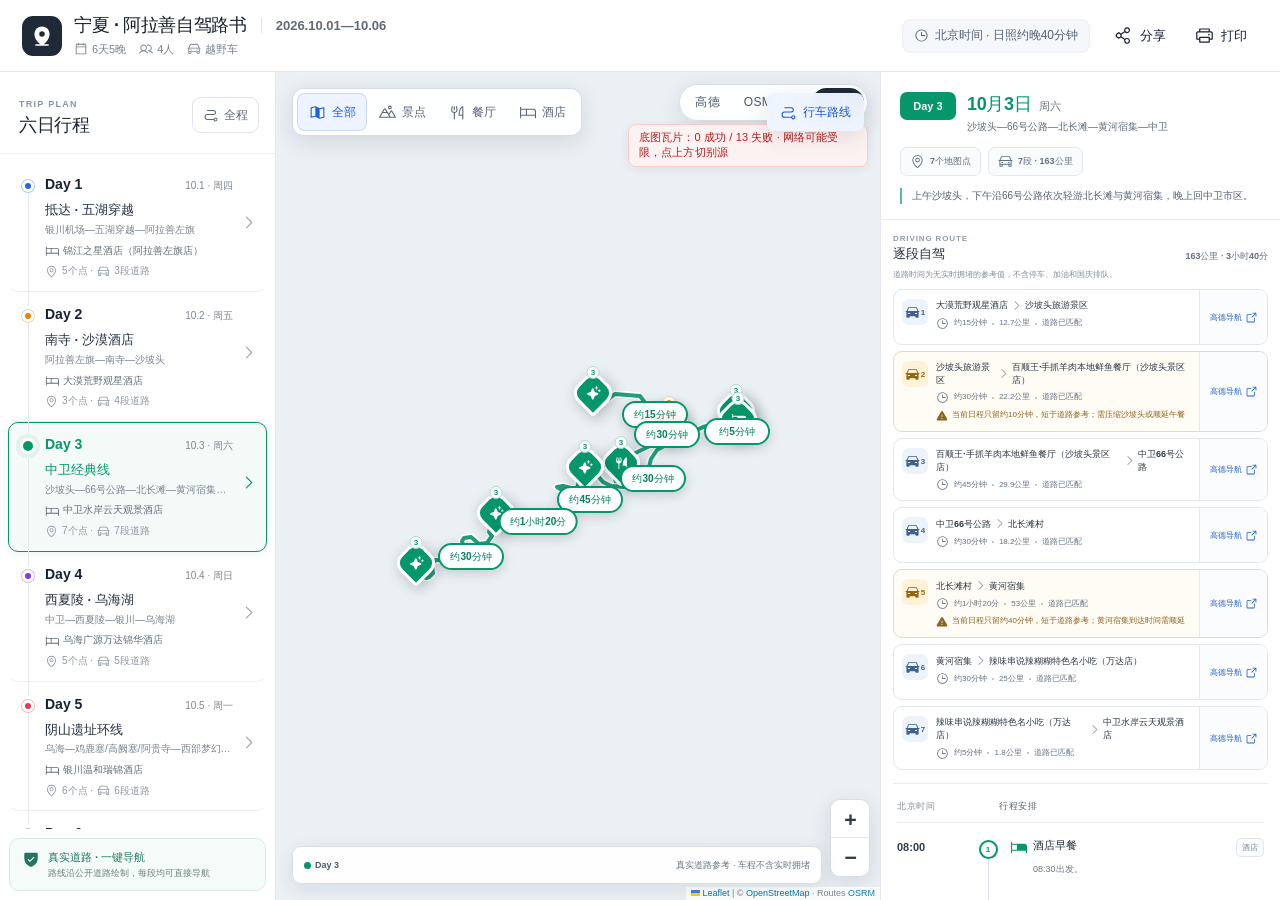
==== commit 8db7b03e: "新增 OSM·人道 备选底图 + 瓦片状态指示器" ====
--- a/desktop.html
+++ b/desktop.html
@@ -11,13 +11,13 @@
     <link rel="icon" type="image/png" sizes="192x192" href="./icons/icon-192.png" />
     <link rel="apple-touch-icon" href="./icons/apple-touch-icon.png" />
     <title>宁夏 · 阿拉善六日自驾路书</title>
-    <script type="module" crossorigin src="./assets/desktop-CZxoqjPc.js"></script>
+    <script type="module" crossorigin src="./assets/desktop-CZlI8d_6.js"></script>
     <link rel="modulepreload" crossorigin href="./assets/react-vendor-BVAQ-h3e.js">
     <link rel="modulepreload" crossorigin href="./assets/map-vendor-Dk73KsM1.js">
     <link rel="modulepreload" crossorigin href="./assets/icons-B1lzsNUh.js">
-    <link rel="modulepreload" crossorigin href="./assets/styles-DEoo5Zlr.js">
+    <link rel="modulepreload" crossorigin href="./assets/styles-DgVJ0V3v.js">
     <link rel="stylesheet" crossorigin href="./assets/map-vendor-CIGW-MKW.css">
-    <link rel="stylesheet" crossorigin href="./assets/styles-DvnvGa-d.css">
+    <link rel="stylesheet" crossorigin href="./assets/styles-DIj_TLbc.css">
   </head>
   <body>
     <div id="root"></div>
--- a/assets/styles-DIj_TLbc.css
+++ b/assets/styles-DIj_TLbc.css
@@ -0,0 +1 @@
+:root{color:#172033;background:#f5f7fa;font-family:Inter,ui-sans-serif,-apple-system,BlinkMacSystemFont,Segoe UI,PingFang SC,Hiragino Sans GB,Microsoft YaHei,sans-serif;font-synthesis:none;text-rendering:optimizeLegibility;--border: #e5e9ef;--muted: #6b7482;--soft: #f5f7fa;--blue: #2563eb;--header-height: 72px}*{box-sizing:border-box}html,body,#root{width:100%;min-width:320px;height:100%;min-height:100%}body{margin:0;overflow:hidden;background:#f5f7fa;-webkit-font-smoothing:antialiased}button,a{-webkit-tap-highlight-color:transparent}button{color:inherit;font:inherit}button:focus-visible,a:focus-visible{outline:3px solid rgba(37,99,235,.28);outline-offset:2px}.sr-only{position:absolute;width:1px;height:1px;padding:0;margin:-1px;overflow:hidden;clip:rect(0,0,0,0);white-space:nowrap;border:0}.app-shell{width:100%;height:100dvh;background:#fff}.topbar{height:var(--header-height);padding:0 22px;border-bottom:1px solid var(--border);display:flex;align-items:center;justify-content:space-between;gap:24px;background:#fffffff7;position:relative;z-index:1000}.brand-lockup,.brand-line,.trip-meta,.topbar-actions,.trip-meta span,.icon-action,.time-chip{display:flex;align-items:center}.brand-lockup{min-width:0;gap:12px}.brand-icon{width:40px;height:40px;display:grid;place-items:center;color:#fff;background:#202938;border-radius:11px;flex:0 0 auto}.brand-line{gap:14px;min-width:0}.brand-line h1{margin:0;color:#18202b;font-size:18px;line-height:1.25;letter-spacing:-.02em;white-space:nowrap}.desktop-meta{padding-left:14px;border-left:1px solid #dfe3e8;color:#606a78;font-size:13px;font-weight:600;white-space:nowrap}.trip-meta{margin-top:5px;gap:13px;color:#78818d;font-size:11px}.trip-meta span{gap:4px}.topbar-actions{gap:7px}.time-chip{min-height:34px;margin-right:6px;padding:0 11px;gap:6px;color:#536071;background:#f5f7fa;border:1px solid #edf0f3;border-radius:9px;font-size:12px;white-space:nowrap}.icon-action{min-height:44px;padding:0 11px;gap:7px;border:0;border-radius:9px;background:transparent;cursor:pointer;font-size:13px;font-weight:600}.icon-action:hover{background:#f4f6f8}.workspace{height:calc(100dvh - var(--header-height));min-height:0;display:grid;grid-template-columns:276px minmax(420px,1fr) 400px;background:#fff}.day-sidebar,.detail-panel{min-width:0;min-height:0;background:#fff}.day-sidebar{border-right:1px solid var(--border);display:flex;flex-direction:column;position:relative;z-index:40}.sidebar-heading{height:82px;padding:17px 16px 12px 19px;border-bottom:1px solid #edf0f3;display:flex;align-items:center;justify-content:space-between;gap:12px;flex:0 0 auto}.eyebrow{color:#8a94a2;font-size:9px;font-weight:800;letter-spacing:.14em}.sidebar-heading h2,.detail-header h2{margin:3px 0 0;color:#1c2530;font-size:18px;line-height:1.25;letter-spacing:-.02em}.all-route-button{min-height:36px;padding:0 10px;border:1px solid #dfe4ea;border-radius:9px;display:inline-flex;align-items:center;justify-content:center;gap:5px;background:#fff;color:#5e6977;cursor:pointer;font-size:12px;font-weight:700}.all-route-button:hover,.all-route-button.active{border-color:#b7cdfd;background:#eef4ff;color:#1d5fd1}.day-list{flex:1 1 auto;overflow:auto;padding:8px;scrollbar-width:thin;scrollbar-color:#d9dee6 transparent}.day-card{width:100%;min-height:125px;padding:13px 10px 13px 9px;border:1px solid transparent;border-bottom-color:#edf0f3;border-radius:10px;display:grid;grid-template-columns:20px minmax(0,1fr) 16px;align-items:start;gap:7px;text-align:left;background:transparent;cursor:pointer;transition:border-color .16s ease,background .16s ease,box-shadow .16s ease}.day-card:hover{background:#f8fafc}.day-card.active{border-color:var(--day-color);background:color-mix(in srgb,var(--day-color) 5%,white);box-shadow:0 2px 12px #1720330f}.day-rail{height:100%;display:flex;justify-content:center;position:relative}.day-rail:after{content:"";width:1px;height:calc(100% + 18px);background:#e4e8ed;position:absolute;top:10px}.day-card:last-child .day-rail:after{display:none}.day-dot{width:12px;height:12px;margin-top:4px;border:3px solid #fff;border-radius:50%;background:var(--day-color);box-shadow:0 0 0 1px color-mix(in srgb,var(--day-color) 35%,white);position:relative;z-index:1}.day-card.active .day-dot{width:16px;height:16px;margin-top:2px;box-shadow:0 0 0 4px color-mix(in srgb,var(--day-color) 12%,white)}.day-card-content,.day-card-top,.day-stay,.day-count{display:flex}.day-card-content{min-width:0;flex-direction:column}.day-card-top{align-items:baseline;justify-content:space-between;gap:8px}.day-card-top strong{font-size:14px}.day-card-top>span{color:#7d8692;font-size:10px;white-space:nowrap}.day-card.active .day-card-top strong,.day-card.active .day-route,.day-card.active .day-caret{color:var(--day-color)}.day-route{margin-top:9px;color:#263141;font-size:13px;font-weight:750;line-height:1.3}.day-subroute{margin-top:4px;color:#7b8490;font-size:10px;line-height:1.4;white-space:nowrap;overflow:hidden;text-overflow:ellipsis}.day-stay,.day-count{margin-top:7px;align-items:center;gap:4px;color:#626d7a;font-size:10px;line-height:1.25}.day-stay{white-space:nowrap;overflow:hidden;text-overflow:ellipsis}.day-count{color:#9098a3}.day-caret{margin-top:38px;color:#9aa2ad}.sidebar-fidelity{margin:9px;padding:11px 12px;border:1px solid #dceae5;border-radius:10px;display:flex;gap:8px;color:#23755f;background:#f5fbf8;flex:0 0 auto}.sidebar-fidelity div{min-width:0;display:flex;flex-direction:column;gap:2px}.sidebar-fidelity strong{font-size:11px}.sidebar-fidelity span{color:#6a8179;font-size:9px;line-height:1.35}.map-panel{min-width:0;min-height:0;position:relative;overflow:hidden;background:#eaf0f4}.leaflet-map{width:100%;height:100%;background:#eaf0f4;z-index:0}.leaflet-map-shell{position:relative;width:100%;height:100%}.basemap-switch{position:absolute;top:12px;right:12px;z-index:500;display:inline-flex;padding:3px;background:#fffffff0;border:1px solid #d9dee5;border-radius:999px;box-shadow:0 6px 22px #2029381f;backdrop-filter:saturate(140%) blur(6px);-webkit-backdrop-filter:saturate(140%) blur(6px)}.basemap-switch-btn{-webkit-appearance:none;-moz-appearance:none;appearance:none;border:0;background:transparent;color:#475569;font-size:12px;font-weight:500;letter-spacing:.02em;padding:6px 12px;border-radius:999px;cursor:pointer;transition:background-color .12s ease,color .12s ease}.basemap-switch-btn:hover{color:#0f172a}.basemap-switch-btn.is-active{background:#1f2937;color:#fff}.basemap-switch-btn:focus-visible{outline:2px solid #2563eb;outline-offset:2px}.basemap-status{position:absolute;top:52px;right:12px;z-index:500;padding:5px 10px;border-radius:8px;font-size:11px;font-variant-numeric:tabular-nums;letter-spacing:.01em;color:#475569;background:#ffffffe6;border:1px solid #d9dee5;box-shadow:0 2px 10px #20293814;max-width:240px;line-height:1.4}.basemap-status.is-failing{color:#b91c1c;border-color:#fecaca;background:#fef2f2f2}.leaflet-container{color:#1f2937;font-family:inherit}.leaflet-tile-pane{filter:saturate(.72) brightness(1.035) contrast(.96)}.leaflet-control-zoom{overflow:hidden;border:1px solid #d9dee5!important;border-radius:10px!important;box-shadow:0 6px 22px #2029381f!important}.leaflet-control-zoom a{width:38px!important;height:38px!important;line-height:38px!important;color:#313b48!important;border-color:#e5e8ec!important;font-size:20px!important}.leaflet-control-attribution{color:#7b8490;background:#ffffffd1!important;font-size:9px!important}.map-filterbar{position:absolute;z-index:600;top:16px;left:16px;right:16px;display:flex;align-items:center;justify-content:space-between;gap:10px;pointer-events:none}.filter-segment,.route-toggle{border:1px solid rgba(213,220,228,.96);background:#fffffff2;box-shadow:0 6px 22px #252f3e1f;-webkit-backdrop-filter:blur(12px);backdrop-filter:blur(12px);pointer-events:auto}.filter-segment{padding:4px;border-radius:11px;display:flex;align-items:center}.filter-segment button,.route-toggle{min-height:38px;border:0;border-radius:8px;display:inline-flex;align-items:center;justify-content:center;gap:6px;color:#5a6574;cursor:pointer;font-size:12px;font-weight:700}.filter-segment button{min-width:70px;padding:0 11px;background:transparent}.filter-segment button:hover,.filter-segment button.active{color:#1d61d8;background:#edf4ff}.filter-segment button.active{box-shadow:inset 0 0 0 1px #c9dbff}.route-toggle{padding:0 13px}.route-toggle:hover,.route-toggle.active{color:#1f5dc5;background:#eff5fff7}.map-warning{max-width:360px;min-height:50px;padding:9px 12px;border:1px solid #f0d49b;border-radius:10px;display:flex;align-items:flex-start;gap:8px;color:#986714;background:#fffaecf5;box-shadow:0 6px 18px #6148131a;position:absolute;z-index:590;top:72px;left:16px}.map-warning>svg{flex:0 0 auto}.map-warning div{display:flex;flex-direction:column;gap:2px}.map-warning strong{color:#795112;font-size:11px}.map-warning span{font-size:9px;line-height:1.35}.map-caption{min-height:38px;padding:8px 11px;border:1px solid rgba(215,221,228,.94);border-radius:9px;display:flex;align-items:center;justify-content:space-between;gap:12px;color:#687382;background:#ffffffed;box-shadow:0 5px 18px #2832401a;position:absolute;z-index:550;right:58px;bottom:16px;left:16px;-webkit-backdrop-filter:blur(10px);backdrop-filter:blur(10px)}.day-legend{display:flex;align-items:center;gap:10px;flex-wrap:wrap}.day-legend span{display:inline-flex;align-items:center;gap:4px;color:#4f5a68;font-size:9px;font-weight:700}.day-legend i{width:7px;height:7px;border-radius:50%}.map-disclaimer{font-size:9px;white-space:nowrap}.map-marker-shell{background:transparent;border:0}.map-marker{width:34px;height:34px;border:3px solid #fff;border-radius:12px 12px 12px 3px;display:grid;place-items:center;color:#fff;background:var(--marker);box-shadow:0 4px 14px #19223147;transform:rotate(-45deg);position:relative;transition:transform .16s ease}.map-marker svg{transform:rotate(45deg)}.map-marker span{min-width:13px;height:13px;padding:0 2px;border:1px solid color-mix(in srgb,var(--marker) 34%,white);border-radius:7px;display:grid;place-items:center;color:var(--marker);background:#fff;font-size:8px;font-weight:900;transform:rotate(45deg);position:absolute;top:-7px;right:-7px}.map-marker.is-selected{width:40px;height:40px;border-width:4px;box-shadow:0 0 0 5px color-mix(in srgb,var(--marker) 22%,transparent),0 7px 20px #19223157}.route-time-shell{border:0;background:transparent}.route-time-badge{width:max-content;min-width:66px;min-height:27px;padding:0 9px;border:2px solid var(--route-color);border-radius:999px;display:inline-flex;align-items:center;justify-content:center;gap:4px;color:color-mix(in srgb,var(--route-color) 82%,#182230);background:#fffffff7;box-shadow:0 3px 12px #1922312e;font-size:10px;font-weight:850;line-height:1;cursor:pointer;transform:translate(calc((96px - 100%)/2));white-space:nowrap}.route-time-badge>span{width:14px;height:14px;border-radius:50%;display:grid;place-items:center;color:#fff;background:#b7791f;font-size:9px}.route-time-badge.is-selected{color:#fff;background:var(--route-color);box-shadow:0 0 0 4px color-mix(in srgb,var(--route-color) 18%,transparent),0 5px 16px #1922313d}.route-time-badge.is-selected>span{color:#8a5a10;background:#fff5d6}.route-popup-content{display:flex;flex-direction:column;gap:7px}.route-popup-content>span{font-size:9px;font-weight:850;text-transform:uppercase}.route-popup-content>strong{color:#202a38;font-size:12px;line-height:1.45}.route-popup-content p,.route-popup-content small{margin:0;color:#66717f;font-size:10px;line-height:1.45}.route-popup-content small{padding:7px 8px;border-radius:7px;color:#87621f;background:#fff8e8}.route-popup-content a{min-height:34px;padding:0 10px;border-radius:7px;display:inline-flex;align-items:center;justify-content:center;gap:5px;color:#fff;background:#2563eb;text-decoration:none;font-size:9px;font-weight:800}.leaflet-tooltip.map-label{padding:7px 9px;border:1px solid #dfe4e9;border-radius:8px;display:flex;flex-direction:column;gap:2px;color:#222d3a;background:#fffffff5;box-shadow:0 5px 16px #232c3b24}.leaflet-tooltip.map-label strong{max-width:220px;font-size:11px;white-space:normal}.leaflet-tooltip.map-label span{color:#78818c;font-size:9px}.leaflet-popup-content-wrapper{border-radius:12px;box-shadow:0 12px 34px #18223133}.leaflet-popup-content{margin:13px 15px 15px}.popup-content{display:flex;flex-direction:column;gap:7px}.popup-eyebrow{font-size:9px;font-weight:800;text-transform:uppercase}.popup-content>strong{color:#202a38;font-size:13px;line-height:1.35}.popup-content p{margin:0;color:#6b7481;font-size:10px;line-height:1.45}.popup-actions{margin-top:2px;display:flex;align-items:center;gap:7px}.popup-actions button,.popup-actions a{min-height:34px;padding:0 9px;border:1px solid #dfe4e9;border-radius:7px;display:inline-flex;align-items:center;justify-content:center;gap:4px;color:#526071;background:#fff;text-decoration:none;cursor:pointer;font-size:9px;font-weight:700}.popup-actions button{border-color:#2563eb;color:#fff;background:#2563eb}.detail-panel{border-left:1px solid var(--border);overflow-y:auto;scrollbar-width:thin;scrollbar-color:#d9dee5 transparent;position:relative;z-index:40}.detail-header{padding:20px 19px 15px;border-bottom:1px solid #e9edf1;background:#fff}.detail-title-row{display:flex;align-items:flex-start;gap:11px}.detail-day{min-width:56px;height:28px;padding:0 9px;border-radius:7px;display:inline-flex;align-items:center;justify-content:center;color:#fff;background:var(--day-color);font-size:11px;font-weight:800}.detail-title-row>div{min-width:0}.detail-header h2{margin:1px 0 4px;color:var(--day-color, #1c2530);font-size:18px}.detail-header h2 small{margin-left:3px;color:#697383;font-size:11px;font-weight:650}.detail-header p{margin:0;color:#616c7a;font-size:10px;line-height:1.45}.day-stat-row{margin-top:13px;display:flex;align-items:center;gap:7px;flex-wrap:wrap}.day-stat-row span{min-height:29px;padding:0 9px;border:1px solid #e4e8ec;border-radius:7px;display:inline-flex;align-items:center;gap:5px;color:#637080;background:#fafbfc;font-size:9px;font-weight:700}.detail-header .day-summary{margin-top:12px;padding-left:10px;border-left:2px solid color-mix(in srgb,var(--day-color) 66%,white);color:#566170;font-size:10px;line-height:1.55}.place-details{margin:12px 12px 0;padding:14px;border:1px solid color-mix(in srgb,var(--place-color) 28%,#e5e9ef);border-radius:12px;background:color-mix(in srgb,var(--place-color) 3%,white);box-shadow:0 5px 18px #202a380f;position:relative}.close-place{width:36px;height:36px;padding:0;border:0;border-radius:8px;display:grid;place-items:center;color:#77818f;background:transparent;cursor:pointer;position:absolute;top:7px;right:7px}.close-place:hover{background:#eef1f4}.place-heading{padding-right:26px;display:flex;align-items:flex-start;gap:9px}.place-kind{width:31px;height:31px;border-radius:8px;display:grid;place-items:center;color:#fff;background:var(--place-color);flex:0 0 auto}.place-heading>div{min-width:0}.place-heading span{color:var(--place-color);font-size:9px;font-weight:800}.place-heading h3{margin:2px 0 0;color:#202a37;font-size:13px;line-height:1.35}.place-address,.place-phone{margin:10px 0 0;display:flex;align-items:flex-start;gap:6px;color:#5e6977;font-size:9px;line-height:1.45;text-decoration:none}.place-address svg,.place-phone svg{margin-top:1px;flex:0 0 auto}.source-box{margin-top:11px;padding:9px;border:1px solid #d6e9df;border-radius:8px;display:flex;align-items:flex-start;gap:7px;color:#197056;background:#f4fbf7}.source-box.approximate{border-color:#eadab9;color:#9a6919;background:#fffaf0}.source-box>svg{flex:0 0 auto}.source-box div{display:flex;flex-direction:column;gap:2px}.source-box strong{font-size:9px}.source-box span{color:#6a7d75;font-size:8px;line-height:1.35}.source-box.approximate span{color:#806f52}.place-actions{margin-top:10px;display:flex;align-items:center;gap:6px;flex-wrap:wrap}.place-actions a{min-height:36px;padding:0 9px;border:1px solid #dde3e9;border-radius:7px;display:inline-flex;align-items:center;justify-content:center;gap:4px;color:#566374;background:#fff;text-decoration:none;font-size:8px;font-weight:750}.place-actions .primary-link{border-color:var(--place-color);color:#fff;background:var(--place-color)}.route-legs{margin:14px 12px 0;padding-bottom:13px;border-bottom:1px solid #e8ecf0}.route-legs-heading{display:flex;align-items:flex-end;justify-content:space-between;gap:12px}.route-legs-heading>div{display:flex;flex-direction:column;gap:2px}.route-legs-heading span{color:#939ba6;font-size:8px;font-weight:850;letter-spacing:.11em}.route-legs-heading strong{color:#26313e;font-size:13px}.route-legs-heading small{color:#657181;font-size:9px;font-weight:750;white-space:nowrap}.route-source-note{margin:6px 0 9px;color:#828b96;font-size:8px;line-height:1.45}.route-leg-list{display:flex;flex-direction:column;gap:6px}.route-leg-card{min-width:0;border:1px solid #e2e7ec;border-radius:9px;display:flex;align-items:stretch;overflow:hidden;background:#fff;transition:border-color .15s ease,background .15s ease,box-shadow .15s ease}.route-leg-card:hover,.route-leg-card.selected{border-color:#b7cdf8;background:#f7faff}.route-leg-card.selected{box-shadow:0 0 0 2px #e1ecff}.route-leg-card.needs-review,.route-leg-card.unresolved{border-color:#ead9b7;background:#fffcf5}.route-leg-main{min-width:0;min-height:54px;padding:9px 8px;border:0;display:flex;align-items:flex-start;gap:8px;flex:1 1 auto;color:inherit;background:transparent;text-align:left}button.route-leg-main{cursor:pointer}.route-leg-index{width:26px;height:26px;border-radius:7px;display:inline-flex;align-items:center;justify-content:center;gap:1px;color:#40618e;background:#edf3fa;flex:0 0 auto;font-size:8px;font-weight:850}.needs-review .route-leg-index,.unresolved .route-leg-index{color:#956714;background:#fff2d6}.route-leg-copy{min-width:0;display:flex;flex-direction:column;gap:5px}.route-leg-copy strong{display:flex;align-items:center;gap:2px;color:#2b3542;font-size:9px;font-weight:780;line-height:1.4}.route-leg-copy strong svg{flex:0 0 auto;color:#8c95a0}.route-leg-copy>span{display:flex;align-items:center;gap:5px;color:#657180;font-size:8px;line-height:1.35}.route-leg-copy>span i{width:2px;height:2px;border-radius:50%;background:#aeb5bd}.route-leg-copy small{display:flex;align-items:flex-start;gap:4px;color:#8c641f;font-size:8px;line-height:1.4}.route-leg-copy small svg{margin-top:1px;flex:0 0 auto}.amap-route-link{width:68px;min-width:68px;padding:0 7px;border-left:1px solid #e5e9ee;display:flex;align-items:center;justify-content:center;gap:3px;color:#2361c7;background:#fbfcfe;text-decoration:none;font-size:8px;font-weight:800;text-align:center}.amap-route-link:hover{background:#edf4ff}.timeline-heading{margin:16px 16px 0;padding:0 0 9px;border-bottom:1px solid #e9edf1;display:grid;grid-template-columns:74px 1fr;gap:28px}.timeline-heading span,.timeline-heading strong{color:#858e9a;font-size:9px;font-weight:800;letter-spacing:.08em}.timeline-heading strong{color:#535e6c}.timeline-list{padding:2px 16px 4px}.timeline-row{display:grid;grid-template-columns:74px 22px minmax(0,1fr);align-items:stretch;gap:6px}.timeline-time{padding:15px 0;color:#303b49;font-size:11px;font-weight:750;line-height:1.3;white-space:nowrap}.timeline-rail{display:flex;justify-content:center;position:relative}.timeline-rail:before{content:"";width:1px;background:#dde3e8;position:absolute;top:0;bottom:0}.timeline-row:first-child .timeline-rail:before{top:20px}.timeline-row:last-child .timeline-rail:before{bottom:calc(100% - 21px)}.timeline-rail>span{width:19px;height:19px;margin-top:15px;border:2px solid var(--day-color);border-radius:50%;display:grid;place-items:center;color:var(--day-color);background:#fff;font-size:8px;font-weight:900;position:relative;z-index:1}.timeline-row.selected .timeline-rail>span{color:#fff;background:var(--day-color);box-shadow:0 0 0 4px color-mix(in srgb,var(--day-color) 13%,white)}.timeline-content{min-width:0;padding:13px 0 13px 5px;border-bottom:1px solid #edf0f3}.timeline-row.selected .timeline-content{margin:4px -7px 4px -1px;padding:9px 7px 9px 6px;border:1px solid color-mix(in srgb,var(--day-color) 25%,#edf0f3);border-radius:9px;background:color-mix(in srgb,var(--day-color) 4%,white)}.timeline-row.pending .timeline-content{border-bottom-color:#f0dfbd}.timeline-title{display:flex;align-items:flex-start;gap:6px}.timeline-kind{margin-top:1px;display:grid;place-items:center;flex:0 0 auto}.timeline-title h4{min-width:0;margin:0;color:#242f3d;font-size:11px;line-height:1.42;flex:1 1 auto}.kind-label{min-height:19px;padding:0 5px;border:1px solid #e1e5ea;border-radius:5px;display:inline-flex;align-items:center;color:#808995;background:#fafbfc;font-size:8px;white-space:nowrap}.timeline-content>p{margin:6px 0 0 23px;color:#697382;font-size:9px;line-height:1.55}.timeline-meta{margin:7px 0 0 23px;display:flex;flex-direction:column;gap:3px}.timeline-meta span{display:flex;align-items:flex-start;gap:5px;color:#87909b;font-size:8px;line-height:1.4}.timeline-meta svg{margin-top:0;flex:0 0 auto}.timeline-actions{margin:8px 0 0 23px;display:flex;align-items:center;gap:7px}.timeline-actions button{min-height:36px;padding:0 8px;border:1px solid #dce2e8;border-radius:6px;display:inline-flex;align-items:center;gap:4px;color:#5a6675;background:#fff;cursor:pointer;font-size:8px;font-weight:750}.timeline-actions button:hover{color:#225fc2;border-color:#b7cff8;background:#f3f7ff}.pending-chip{min-height:27px;padding:0 7px;border:1px solid #ead4a7;border-radius:6px;display:inline-flex;align-items:center;gap:4px;color:#9a6917;background:#fffbf1;font-size:8px;font-weight:750}.day-notes{margin:10px 14px 18px;padding:11px 12px;border:1px solid #eadfca;border-radius:9px;color:#7a5a22;background:#fffaf1}.day-notes strong{display:flex;align-items:center;gap:6px;color:#8a5d11;font-size:9px}.day-notes p{margin:6px 0 0 22px;color:#796d58;font-size:8px;line-height:1.45}.all-days-header{min-height:155px}.all-days-header h2{margin-top:8px;font-size:22px}.all-days-header>p{margin-top:6px;font-size:10px}.all-days-overview{padding:10px 12px 18px}.overview-card{width:100%;min-height:69px;padding:10px;border:1px solid transparent;border-bottom-color:#eaedf1;border-radius:9px;display:grid;grid-template-columns:48px minmax(0,1fr) auto 16px;align-items:center;gap:9px;text-align:left;background:#fff;cursor:pointer}.overview-card:hover{border-color:color-mix(in srgb,var(--day-color) 32%,#e5e9ef);background:color-mix(in srgb,var(--day-color) 4%,white)}.overview-day{color:var(--day-color);font-size:10px;font-weight:850}.overview-main{min-width:0;display:flex;flex-direction:column;gap:3px}.overview-main strong{color:#273241;font-size:11px}.overview-main small{color:#87909b;font-size:8px}.overview-points{color:#78828e;font-size:8px}.all-route-note{margin-top:14px;padding:12px;border:1px solid #d9e5fb;border-radius:9px;display:flex;align-items:flex-start;gap:8px;color:#2c64bd;background:#f4f8ff}.all-route-note div{display:flex;flex-direction:column;gap:3px}.all-route-note strong{font-size:9px}.all-route-note span{color:#667a99;font-size:8px;line-height:1.45}.mobile-tabs{display:none}.toast{min-height:44px;padding:0 15px;border:1px solid #cde4d8;border-radius:10px;display:flex;align-items:center;gap:7px;color:#196d51;background:#f6fcf9f7;box-shadow:0 10px 30px #22342b29;position:fixed;z-index:2000;left:50%;bottom:22px;transform:translate(-50%);font-size:11px;font-weight:750}@media(max-width:1240px){.workspace{grid-template-columns:244px minmax(380px,1fr) 366px}.time-chip{display:none}.detail-header{padding-right:15px;padding-left:15px}.timeline-list{padding-right:12px;padding-left:12px}}@media(max-width:1080px){.workspace{grid-template-columns:minmax(0,1fr) 370px;grid-template-rows:116px minmax(0,1fr)}.day-sidebar{grid-column:1 / -1;grid-row:1;border-right:0;border-bottom:1px solid var(--border);flex-direction:row}.sidebar-heading{width:176px;height:100%;border-right:1px solid #edf0f3;border-bottom:0;flex:0 0 auto}.day-list{padding:7px;display:flex;gap:6px;overflow-x:auto;overflow-y:hidden}.day-card{width:188px;min-width:188px;min-height:99px;padding:10px 8px;grid-template-columns:17px minmax(0,1fr) 13px;border-bottom-color:transparent}.day-rail:after,.day-subroute,.day-count{display:none}.day-card-top strong{font-size:12px}.day-route{margin-top:6px;font-size:11px}.day-stay{margin-top:5px;font-size:8px}.day-caret{margin-top:32px}.sidebar-fidelity{display:none}.map-panel{grid-column:1;grid-row:2}.detail-panel{grid-column:2;grid-row:2}}@media(max-width:760px){:root{--header-height: 64px}.topbar{padding:0 13px}.brand-lockup{gap:9px}.brand-icon{width:36px;height:36px;border-radius:9px}.brand-line h1{max-width:calc(100vw - 156px);overflow:hidden;text-overflow:ellipsis;font-size:15px}.desktop-meta,.trip-meta,.icon-action span,.topbar-actions .icon-action:last-child{display:none}.icon-action{width:44px;height:44px;padding:0;justify-content:center}.workspace{height:calc(100dvh - var(--header-height) - 58px);grid-template-columns:1fr;grid-template-rows:103px minmax(0,1fr)}.day-sidebar{grid-column:1;grid-row:1}.sidebar-heading{width:104px;padding:12px 9px;flex-direction:column;align-items:flex-start;justify-content:center;gap:7px}.eyebrow{display:none}.sidebar-heading h2{margin:0;font-size:14px}.all-route-button{min-height:44px;padding:0 8px;font-size:10px}.day-list{padding:6px}.day-card{width:160px;min-width:160px;min-height:89px;padding:9px 7px}.day-card-top>span{font-size:8px}.day-stay{max-width:113px}.map-panel,.detail-panel{grid-column:1;grid-row:2}.app-shell.mobile-map .detail-panel,.app-shell.mobile-schedule .map-panel{display:none}.detail-panel{border-left:0}.map-filterbar{top:10px;left:10px;right:10px}.filter-segment{max-width:calc(100vw - 82px);overflow-x:auto}.filter-segment button{min-width:61px;min-height:44px;padding:0 8px;font-size:10px}.route-toggle{width:48px;min-width:48px;min-height:48px;padding:0;font-size:0}.map-warning{max-width:calc(100vw - 20px);top:71px;left:10px}.map-caption{right:52px;bottom:10px;left:10px}.map-disclaimer{display:none}.leaflet-control-zoom a{width:44px!important;height:44px!important;line-height:44px!important}.detail-header{padding-top:15px}.timeline-row{grid-template-columns:78px 22px minmax(0,1fr)}.timeline-heading{grid-template-columns:78px 1fr}.timeline-title h4{font-size:12px}.timeline-content>p,.timeline-meta span{font-size:9px}.timeline-actions button,.pending-chip{min-height:44px;font-size:9px}.close-place,.place-actions a{min-width:44px;min-height:44px}.mobile-tabs{height:58px;padding:5px max(16px,env(safe-area-inset-right)) max(5px,env(safe-area-inset-bottom)) max(16px,env(safe-area-inset-left));border-top:1px solid #e2e6eb;display:grid;grid-template-columns:1fr 1fr;gap:6px;background:#fffffff7;position:fixed;z-index:1400;right:0;bottom:0;left:0;-webkit-backdrop-filter:blur(14px);backdrop-filter:blur(14px)}.mobile-tabs button{border:0;border-radius:9px;display:flex;align-items:center;justify-content:center;gap:6px;color:#74808f;background:transparent;font-size:11px;font-weight:750}.mobile-tabs button.active{color:#1f61cf;background:#edf4ff}.toast{bottom:72px}}@media print{body{overflow:visible;background:#fff}.app-shell{height:auto}.topbar{position:static}.topbar-actions,.map-filterbar,.map-warning,.map-caption,.mobile-tabs,.leaflet-control-container,.timeline-actions,.close-place{display:none!important}.workspace{height:auto;display:block}.day-sidebar,.map-panel{display:none}.detail-panel{width:100%;border:0;overflow:visible}.timeline-row{break-inside:avoid}}
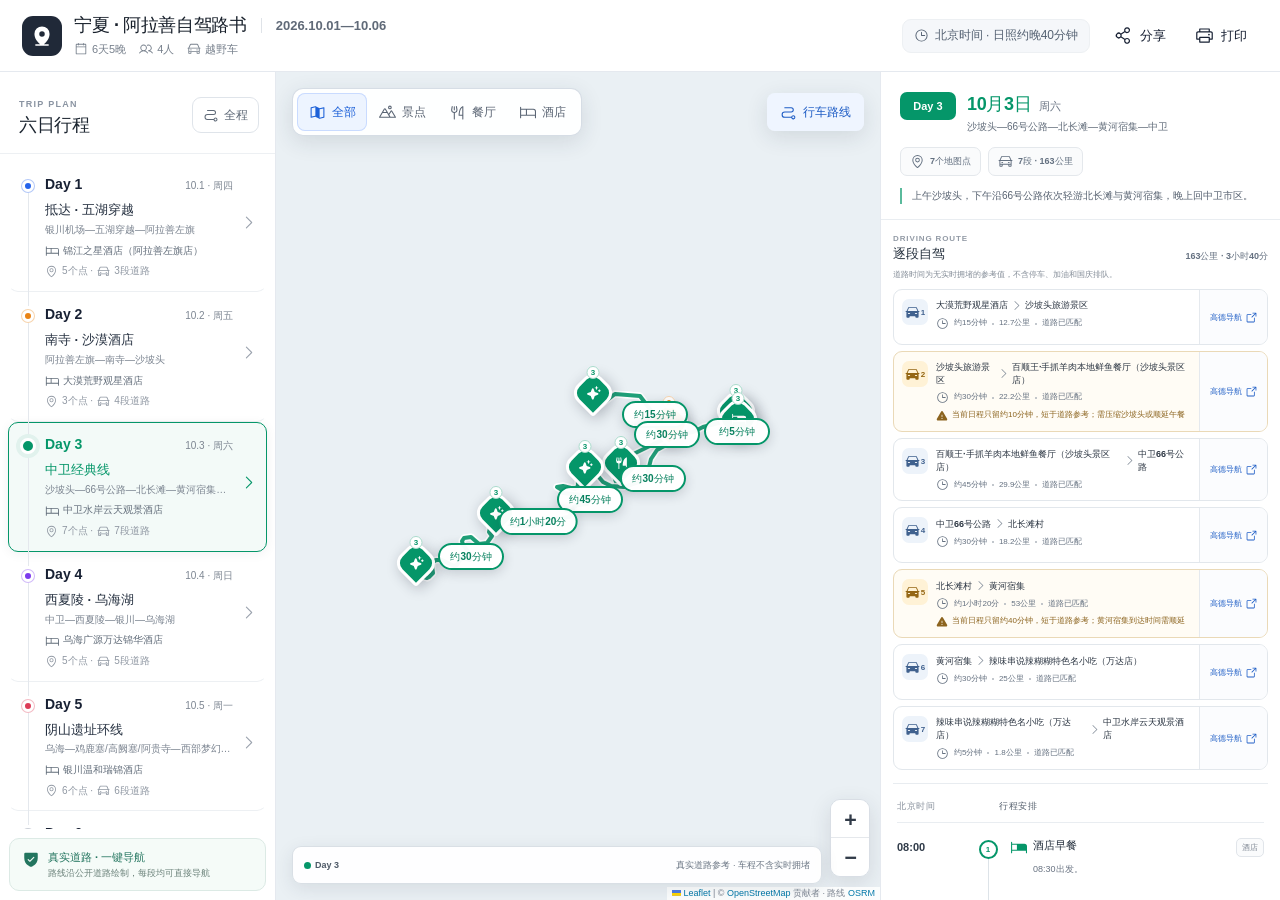
==== commit 1e8a88e0: "底图固定为 OSM·人道；移除底图切换器与瓦片状态提示" ====
--- a/desktop.html
+++ b/desktop.html
@@ -11,13 +11,13 @@
     <link rel="icon" type="image/png" sizes="192x192" href="./icons/icon-192.png" />
     <link rel="apple-touch-icon" href="./icons/apple-touch-icon.png" />
     <title>宁夏 · 阿拉善六日自驾路书</title>
-    <script type="module" crossorigin src="./assets/desktop-CZlI8d_6.js"></script>
+    <script type="module" crossorigin src="./assets/desktop-CpXbZjKc.js"></script>
     <link rel="modulepreload" crossorigin href="./assets/react-vendor-BVAQ-h3e.js">
     <link rel="modulepreload" crossorigin href="./assets/map-vendor-Dk73KsM1.js">
     <link rel="modulepreload" crossorigin href="./assets/icons-B1lzsNUh.js">
-    <link rel="modulepreload" crossorigin href="./assets/styles-DgVJ0V3v.js">
+    <link rel="modulepreload" crossorigin href="./assets/styles-BwITmIH1.js">
     <link rel="stylesheet" crossorigin href="./assets/map-vendor-CIGW-MKW.css">
-    <link rel="stylesheet" crossorigin href="./assets/styles-DIj_TLbc.css">
+    <link rel="stylesheet" crossorigin href="./assets/styles-DE3ax_-X.css">
   </head>
   <body>
     <div id="root"></div>
--- a/assets/styles-DE3ax_-X.css
+++ b/assets/styles-DE3ax_-X.css
@@ -0,0 +1 @@
+:root{color:#172033;background:#f5f7fa;font-family:Inter,ui-sans-serif,-apple-system,BlinkMacSystemFont,Segoe UI,PingFang SC,Hiragino Sans GB,Microsoft YaHei,sans-serif;font-synthesis:none;text-rendering:optimizeLegibility;--border: #e5e9ef;--muted: #6b7482;--soft: #f5f7fa;--blue: #2563eb;--header-height: 72px}*{box-sizing:border-box}html,body,#root{width:100%;min-width:320px;height:100%;min-height:100%}body{margin:0;overflow:hidden;background:#f5f7fa;-webkit-font-smoothing:antialiased}button,a{-webkit-tap-highlight-color:transparent}button{color:inherit;font:inherit}button:focus-visible,a:focus-visible{outline:3px solid rgba(37,99,235,.28);outline-offset:2px}.sr-only{position:absolute;width:1px;height:1px;padding:0;margin:-1px;overflow:hidden;clip:rect(0,0,0,0);white-space:nowrap;border:0}.app-shell{width:100%;height:100dvh;background:#fff}.topbar{height:var(--header-height);padding:0 22px;border-bottom:1px solid var(--border);display:flex;align-items:center;justify-content:space-between;gap:24px;background:#fffffff7;position:relative;z-index:1000}.brand-lockup,.brand-line,.trip-meta,.topbar-actions,.trip-meta span,.icon-action,.time-chip{display:flex;align-items:center}.brand-lockup{min-width:0;gap:12px}.brand-icon{width:40px;height:40px;display:grid;place-items:center;color:#fff;background:#202938;border-radius:11px;flex:0 0 auto}.brand-line{gap:14px;min-width:0}.brand-line h1{margin:0;color:#18202b;font-size:18px;line-height:1.25;letter-spacing:-.02em;white-space:nowrap}.desktop-meta{padding-left:14px;border-left:1px solid #dfe3e8;color:#606a78;font-size:13px;font-weight:600;white-space:nowrap}.trip-meta{margin-top:5px;gap:13px;color:#78818d;font-size:11px}.trip-meta span{gap:4px}.topbar-actions{gap:7px}.time-chip{min-height:34px;margin-right:6px;padding:0 11px;gap:6px;color:#536071;background:#f5f7fa;border:1px solid #edf0f3;border-radius:9px;font-size:12px;white-space:nowrap}.icon-action{min-height:44px;padding:0 11px;gap:7px;border:0;border-radius:9px;background:transparent;cursor:pointer;font-size:13px;font-weight:600}.icon-action:hover{background:#f4f6f8}.workspace{height:calc(100dvh - var(--header-height));min-height:0;display:grid;grid-template-columns:276px minmax(420px,1fr) 400px;background:#fff}.day-sidebar,.detail-panel{min-width:0;min-height:0;background:#fff}.day-sidebar{border-right:1px solid var(--border);display:flex;flex-direction:column;position:relative;z-index:40}.sidebar-heading{height:82px;padding:17px 16px 12px 19px;border-bottom:1px solid #edf0f3;display:flex;align-items:center;justify-content:space-between;gap:12px;flex:0 0 auto}.eyebrow{color:#8a94a2;font-size:9px;font-weight:800;letter-spacing:.14em}.sidebar-heading h2,.detail-header h2{margin:3px 0 0;color:#1c2530;font-size:18px;line-height:1.25;letter-spacing:-.02em}.all-route-button{min-height:36px;padding:0 10px;border:1px solid #dfe4ea;border-radius:9px;display:inline-flex;align-items:center;justify-content:center;gap:5px;background:#fff;color:#5e6977;cursor:pointer;font-size:12px;font-weight:700}.all-route-button:hover,.all-route-button.active{border-color:#b7cdfd;background:#eef4ff;color:#1d5fd1}.day-list{flex:1 1 auto;overflow:auto;padding:8px;scrollbar-width:thin;scrollbar-color:#d9dee6 transparent}.day-card{width:100%;min-height:125px;padding:13px 10px 13px 9px;border:1px solid transparent;border-bottom-color:#edf0f3;border-radius:10px;display:grid;grid-template-columns:20px minmax(0,1fr) 16px;align-items:start;gap:7px;text-align:left;background:transparent;cursor:pointer;transition:border-color .16s ease,background .16s ease,box-shadow .16s ease}.day-card:hover{background:#f8fafc}.day-card.active{border-color:var(--day-color);background:color-mix(in srgb,var(--day-color) 5%,white);box-shadow:0 2px 12px #1720330f}.day-rail{height:100%;display:flex;justify-content:center;position:relative}.day-rail:after{content:"";width:1px;height:calc(100% + 18px);background:#e4e8ed;position:absolute;top:10px}.day-card:last-child .day-rail:after{display:none}.day-dot{width:12px;height:12px;margin-top:4px;border:3px solid #fff;border-radius:50%;background:var(--day-color);box-shadow:0 0 0 1px color-mix(in srgb,var(--day-color) 35%,white);position:relative;z-index:1}.day-card.active .day-dot{width:16px;height:16px;margin-top:2px;box-shadow:0 0 0 4px color-mix(in srgb,var(--day-color) 12%,white)}.day-card-content,.day-card-top,.day-stay,.day-count{display:flex}.day-card-content{min-width:0;flex-direction:column}.day-card-top{align-items:baseline;justify-content:space-between;gap:8px}.day-card-top strong{font-size:14px}.day-card-top>span{color:#7d8692;font-size:10px;white-space:nowrap}.day-card.active .day-card-top strong,.day-card.active .day-route,.day-card.active .day-caret{color:var(--day-color)}.day-route{margin-top:9px;color:#263141;font-size:13px;font-weight:750;line-height:1.3}.day-subroute{margin-top:4px;color:#7b8490;font-size:10px;line-height:1.4;white-space:nowrap;overflow:hidden;text-overflow:ellipsis}.day-stay,.day-count{margin-top:7px;align-items:center;gap:4px;color:#626d7a;font-size:10px;line-height:1.25}.day-stay{white-space:nowrap;overflow:hidden;text-overflow:ellipsis}.day-count{color:#9098a3}.day-caret{margin-top:38px;color:#9aa2ad}.sidebar-fidelity{margin:9px;padding:11px 12px;border:1px solid #dceae5;border-radius:10px;display:flex;gap:8px;color:#23755f;background:#f5fbf8;flex:0 0 auto}.sidebar-fidelity div{min-width:0;display:flex;flex-direction:column;gap:2px}.sidebar-fidelity strong{font-size:11px}.sidebar-fidelity span{color:#6a8179;font-size:9px;line-height:1.35}.map-panel{min-width:0;min-height:0;position:relative;overflow:hidden;background:#eaf0f4}.leaflet-map{width:100%;height:100%;background:#eaf0f4;z-index:0}.leaflet-container{color:#1f2937;font-family:inherit}.leaflet-tile-pane{filter:saturate(.72) brightness(1.035) contrast(.96)}.leaflet-control-zoom{overflow:hidden;border:1px solid #d9dee5!important;border-radius:10px!important;box-shadow:0 6px 22px #2029381f!important}.leaflet-control-zoom a{width:38px!important;height:38px!important;line-height:38px!important;color:#313b48!important;border-color:#e5e8ec!important;font-size:20px!important}.leaflet-control-attribution{color:#7b8490;background:#ffffffd1!important;font-size:9px!important}.map-filterbar{position:absolute;z-index:600;top:16px;left:16px;right:16px;display:flex;align-items:center;justify-content:space-between;gap:10px;pointer-events:none}.filter-segment,.route-toggle{border:1px solid rgba(213,220,228,.96);background:#fffffff2;box-shadow:0 6px 22px #252f3e1f;-webkit-backdrop-filter:blur(12px);backdrop-filter:blur(12px);pointer-events:auto}.filter-segment{padding:4px;border-radius:11px;display:flex;align-items:center}.filter-segment button,.route-toggle{min-height:38px;border:0;border-radius:8px;display:inline-flex;align-items:center;justify-content:center;gap:6px;color:#5a6574;cursor:pointer;font-size:12px;font-weight:700}.filter-segment button{min-width:70px;padding:0 11px;background:transparent}.filter-segment button:hover,.filter-segment button.active{color:#1d61d8;background:#edf4ff}.filter-segment button.active{box-shadow:inset 0 0 0 1px #c9dbff}.route-toggle{padding:0 13px}.route-toggle:hover,.route-toggle.active{color:#1f5dc5;background:#eff5fff7}.map-warning{max-width:360px;min-height:50px;padding:9px 12px;border:1px solid #f0d49b;border-radius:10px;display:flex;align-items:flex-start;gap:8px;color:#986714;background:#fffaecf5;box-shadow:0 6px 18px #6148131a;position:absolute;z-index:590;top:72px;left:16px}.map-warning>svg{flex:0 0 auto}.map-warning div{display:flex;flex-direction:column;gap:2px}.map-warning strong{color:#795112;font-size:11px}.map-warning span{font-size:9px;line-height:1.35}.map-caption{min-height:38px;padding:8px 11px;border:1px solid rgba(215,221,228,.94);border-radius:9px;display:flex;align-items:center;justify-content:space-between;gap:12px;color:#687382;background:#ffffffed;box-shadow:0 5px 18px #2832401a;position:absolute;z-index:550;right:58px;bottom:16px;left:16px;-webkit-backdrop-filter:blur(10px);backdrop-filter:blur(10px)}.day-legend{display:flex;align-items:center;gap:10px;flex-wrap:wrap}.day-legend span{display:inline-flex;align-items:center;gap:4px;color:#4f5a68;font-size:9px;font-weight:700}.day-legend i{width:7px;height:7px;border-radius:50%}.map-disclaimer{font-size:9px;white-space:nowrap}.map-marker-shell{background:transparent;border:0}.map-marker{width:34px;height:34px;border:3px solid #fff;border-radius:12px 12px 12px 3px;display:grid;place-items:center;color:#fff;background:var(--marker);box-shadow:0 4px 14px #19223147;transform:rotate(-45deg);position:relative;transition:transform .16s ease}.map-marker svg{transform:rotate(45deg)}.map-marker span{min-width:13px;height:13px;padding:0 2px;border:1px solid color-mix(in srgb,var(--marker) 34%,white);border-radius:7px;display:grid;place-items:center;color:var(--marker);background:#fff;font-size:8px;font-weight:900;transform:rotate(45deg);position:absolute;top:-7px;right:-7px}.map-marker.is-selected{width:40px;height:40px;border-width:4px;box-shadow:0 0 0 5px color-mix(in srgb,var(--marker) 22%,transparent),0 7px 20px #19223157}.route-time-shell{border:0;background:transparent}.route-time-badge{width:max-content;min-width:66px;min-height:27px;padding:0 9px;border:2px solid var(--route-color);border-radius:999px;display:inline-flex;align-items:center;justify-content:center;gap:4px;color:color-mix(in srgb,var(--route-color) 82%,#182230);background:#fffffff7;box-shadow:0 3px 12px #1922312e;font-size:10px;font-weight:850;line-height:1;cursor:pointer;transform:translate(calc((96px - 100%)/2));white-space:nowrap}.route-time-badge>span{width:14px;height:14px;border-radius:50%;display:grid;place-items:center;color:#fff;background:#b7791f;font-size:9px}.route-time-badge.is-selected{color:#fff;background:var(--route-color);box-shadow:0 0 0 4px color-mix(in srgb,var(--route-color) 18%,transparent),0 5px 16px #1922313d}.route-time-badge.is-selected>span{color:#8a5a10;background:#fff5d6}.route-popup-content{display:flex;flex-direction:column;gap:7px}.route-popup-content>span{font-size:9px;font-weight:850;text-transform:uppercase}.route-popup-content>strong{color:#202a38;font-size:12px;line-height:1.45}.route-popup-content p,.route-popup-content small{margin:0;color:#66717f;font-size:10px;line-height:1.45}.route-popup-content small{padding:7px 8px;border-radius:7px;color:#87621f;background:#fff8e8}.route-popup-content a{min-height:34px;padding:0 10px;border-radius:7px;display:inline-flex;align-items:center;justify-content:center;gap:5px;color:#fff;background:#2563eb;text-decoration:none;font-size:9px;font-weight:800}.leaflet-tooltip.map-label{padding:7px 9px;border:1px solid #dfe4e9;border-radius:8px;display:flex;flex-direction:column;gap:2px;color:#222d3a;background:#fffffff5;box-shadow:0 5px 16px #232c3b24}.leaflet-tooltip.map-label strong{max-width:220px;font-size:11px;white-space:normal}.leaflet-tooltip.map-label span{color:#78818c;font-size:9px}.leaflet-popup-content-wrapper{border-radius:12px;box-shadow:0 12px 34px #18223133}.leaflet-popup-content{margin:13px 15px 15px}.popup-content{display:flex;flex-direction:column;gap:7px}.popup-eyebrow{font-size:9px;font-weight:800;text-transform:uppercase}.popup-content>strong{color:#202a38;font-size:13px;line-height:1.35}.popup-content p{margin:0;color:#6b7481;font-size:10px;line-height:1.45}.popup-actions{margin-top:2px;display:flex;align-items:center;gap:7px}.popup-actions button,.popup-actions a{min-height:34px;padding:0 9px;border:1px solid #dfe4e9;border-radius:7px;display:inline-flex;align-items:center;justify-content:center;gap:4px;color:#526071;background:#fff;text-decoration:none;cursor:pointer;font-size:9px;font-weight:700}.popup-actions button{border-color:#2563eb;color:#fff;background:#2563eb}.detail-panel{border-left:1px solid var(--border);overflow-y:auto;scrollbar-width:thin;scrollbar-color:#d9dee5 transparent;position:relative;z-index:40}.detail-header{padding:20px 19px 15px;border-bottom:1px solid #e9edf1;background:#fff}.detail-title-row{display:flex;align-items:flex-start;gap:11px}.detail-day{min-width:56px;height:28px;padding:0 9px;border-radius:7px;display:inline-flex;align-items:center;justify-content:center;color:#fff;background:var(--day-color);font-size:11px;font-weight:800}.detail-title-row>div{min-width:0}.detail-header h2{margin:1px 0 4px;color:var(--day-color, #1c2530);font-size:18px}.detail-header h2 small{margin-left:3px;color:#697383;font-size:11px;font-weight:650}.detail-header p{margin:0;color:#616c7a;font-size:10px;line-height:1.45}.day-stat-row{margin-top:13px;display:flex;align-items:center;gap:7px;flex-wrap:wrap}.day-stat-row span{min-height:29px;padding:0 9px;border:1px solid #e4e8ec;border-radius:7px;display:inline-flex;align-items:center;gap:5px;color:#637080;background:#fafbfc;font-size:9px;font-weight:700}.detail-header .day-summary{margin-top:12px;padding-left:10px;border-left:2px solid color-mix(in srgb,var(--day-color) 66%,white);color:#566170;font-size:10px;line-height:1.55}.place-details{margin:12px 12px 0;padding:14px;border:1px solid color-mix(in srgb,var(--place-color) 28%,#e5e9ef);border-radius:12px;background:color-mix(in srgb,var(--place-color) 3%,white);box-shadow:0 5px 18px #202a380f;position:relative}.close-place{width:36px;height:36px;padding:0;border:0;border-radius:8px;display:grid;place-items:center;color:#77818f;background:transparent;cursor:pointer;position:absolute;top:7px;right:7px}.close-place:hover{background:#eef1f4}.place-heading{padding-right:26px;display:flex;align-items:flex-start;gap:9px}.place-kind{width:31px;height:31px;border-radius:8px;display:grid;place-items:center;color:#fff;background:var(--place-color);flex:0 0 auto}.place-heading>div{min-width:0}.place-heading span{color:var(--place-color);font-size:9px;font-weight:800}.place-heading h3{margin:2px 0 0;color:#202a37;font-size:13px;line-height:1.35}.place-address,.place-phone{margin:10px 0 0;display:flex;align-items:flex-start;gap:6px;color:#5e6977;font-size:9px;line-height:1.45;text-decoration:none}.place-address svg,.place-phone svg{margin-top:1px;flex:0 0 auto}.source-box{margin-top:11px;padding:9px;border:1px solid #d6e9df;border-radius:8px;display:flex;align-items:flex-start;gap:7px;color:#197056;background:#f4fbf7}.source-box.approximate{border-color:#eadab9;color:#9a6919;background:#fffaf0}.source-box>svg{flex:0 0 auto}.source-box div{display:flex;flex-direction:column;gap:2px}.source-box strong{font-size:9px}.source-box span{color:#6a7d75;font-size:8px;line-height:1.35}.source-box.approximate span{color:#806f52}.place-actions{margin-top:10px;display:flex;align-items:center;gap:6px;flex-wrap:wrap}.place-actions a{min-height:36px;padding:0 9px;border:1px solid #dde3e9;border-radius:7px;display:inline-flex;align-items:center;justify-content:center;gap:4px;color:#566374;background:#fff;text-decoration:none;font-size:8px;font-weight:750}.place-actions .primary-link{border-color:var(--place-color);color:#fff;background:var(--place-color)}.route-legs{margin:14px 12px 0;padding-bottom:13px;border-bottom:1px solid #e8ecf0}.route-legs-heading{display:flex;align-items:flex-end;justify-content:space-between;gap:12px}.route-legs-heading>div{display:flex;flex-direction:column;gap:2px}.route-legs-heading span{color:#939ba6;font-size:8px;font-weight:850;letter-spacing:.11em}.route-legs-heading strong{color:#26313e;font-size:13px}.route-legs-heading small{color:#657181;font-size:9px;font-weight:750;white-space:nowrap}.route-source-note{margin:6px 0 9px;color:#828b96;font-size:8px;line-height:1.45}.route-leg-list{display:flex;flex-direction:column;gap:6px}.route-leg-card{min-width:0;border:1px solid #e2e7ec;border-radius:9px;display:flex;align-items:stretch;overflow:hidden;background:#fff;transition:border-color .15s ease,background .15s ease,box-shadow .15s ease}.route-leg-card:hover,.route-leg-card.selected{border-color:#b7cdf8;background:#f7faff}.route-leg-card.selected{box-shadow:0 0 0 2px #e1ecff}.route-leg-card.needs-review,.route-leg-card.unresolved{border-color:#ead9b7;background:#fffcf5}.route-leg-main{min-width:0;min-height:54px;padding:9px 8px;border:0;display:flex;align-items:flex-start;gap:8px;flex:1 1 auto;color:inherit;background:transparent;text-align:left}button.route-leg-main{cursor:pointer}.route-leg-index{width:26px;height:26px;border-radius:7px;display:inline-flex;align-items:center;justify-content:center;gap:1px;color:#40618e;background:#edf3fa;flex:0 0 auto;font-size:8px;font-weight:850}.needs-review .route-leg-index,.unresolved .route-leg-index{color:#956714;background:#fff2d6}.route-leg-copy{min-width:0;display:flex;flex-direction:column;gap:5px}.route-leg-copy strong{display:flex;align-items:center;gap:2px;color:#2b3542;font-size:9px;font-weight:780;line-height:1.4}.route-leg-copy strong svg{flex:0 0 auto;color:#8c95a0}.route-leg-copy>span{display:flex;align-items:center;gap:5px;color:#657180;font-size:8px;line-height:1.35}.route-leg-copy>span i{width:2px;height:2px;border-radius:50%;background:#aeb5bd}.route-leg-copy small{display:flex;align-items:flex-start;gap:4px;color:#8c641f;font-size:8px;line-height:1.4}.route-leg-copy small svg{margin-top:1px;flex:0 0 auto}.amap-route-link{width:68px;min-width:68px;padding:0 7px;border-left:1px solid #e5e9ee;display:flex;align-items:center;justify-content:center;gap:3px;color:#2361c7;background:#fbfcfe;text-decoration:none;font-size:8px;font-weight:800;text-align:center}.amap-route-link:hover{background:#edf4ff}.timeline-heading{margin:16px 16px 0;padding:0 0 9px;border-bottom:1px solid #e9edf1;display:grid;grid-template-columns:74px 1fr;gap:28px}.timeline-heading span,.timeline-heading strong{color:#858e9a;font-size:9px;font-weight:800;letter-spacing:.08em}.timeline-heading strong{color:#535e6c}.timeline-list{padding:2px 16px 4px}.timeline-row{display:grid;grid-template-columns:74px 22px minmax(0,1fr);align-items:stretch;gap:6px}.timeline-time{padding:15px 0;color:#303b49;font-size:11px;font-weight:750;line-height:1.3;white-space:nowrap}.timeline-rail{display:flex;justify-content:center;position:relative}.timeline-rail:before{content:"";width:1px;background:#dde3e8;position:absolute;top:0;bottom:0}.timeline-row:first-child .timeline-rail:before{top:20px}.timeline-row:last-child .timeline-rail:before{bottom:calc(100% - 21px)}.timeline-rail>span{width:19px;height:19px;margin-top:15px;border:2px solid var(--day-color);border-radius:50%;display:grid;place-items:center;color:var(--day-color);background:#fff;font-size:8px;font-weight:900;position:relative;z-index:1}.timeline-row.selected .timeline-rail>span{color:#fff;background:var(--day-color);box-shadow:0 0 0 4px color-mix(in srgb,var(--day-color) 13%,white)}.timeline-content{min-width:0;padding:13px 0 13px 5px;border-bottom:1px solid #edf0f3}.timeline-row.selected .timeline-content{margin:4px -7px 4px -1px;padding:9px 7px 9px 6px;border:1px solid color-mix(in srgb,var(--day-color) 25%,#edf0f3);border-radius:9px;background:color-mix(in srgb,var(--day-color) 4%,white)}.timeline-row.pending .timeline-content{border-bottom-color:#f0dfbd}.timeline-title{display:flex;align-items:flex-start;gap:6px}.timeline-kind{margin-top:1px;display:grid;place-items:center;flex:0 0 auto}.timeline-title h4{min-width:0;margin:0;color:#242f3d;font-size:11px;line-height:1.42;flex:1 1 auto}.kind-label{min-height:19px;padding:0 5px;border:1px solid #e1e5ea;border-radius:5px;display:inline-flex;align-items:center;color:#808995;background:#fafbfc;font-size:8px;white-space:nowrap}.timeline-content>p{margin:6px 0 0 23px;color:#697382;font-size:9px;line-height:1.55}.timeline-meta{margin:7px 0 0 23px;display:flex;flex-direction:column;gap:3px}.timeline-meta span{display:flex;align-items:flex-start;gap:5px;color:#87909b;font-size:8px;line-height:1.4}.timeline-meta svg{margin-top:0;flex:0 0 auto}.timeline-actions{margin:8px 0 0 23px;display:flex;align-items:center;gap:7px}.timeline-actions button{min-height:36px;padding:0 8px;border:1px solid #dce2e8;border-radius:6px;display:inline-flex;align-items:center;gap:4px;color:#5a6675;background:#fff;cursor:pointer;font-size:8px;font-weight:750}.timeline-actions button:hover{color:#225fc2;border-color:#b7cff8;background:#f3f7ff}.pending-chip{min-height:27px;padding:0 7px;border:1px solid #ead4a7;border-radius:6px;display:inline-flex;align-items:center;gap:4px;color:#9a6917;background:#fffbf1;font-size:8px;font-weight:750}.day-notes{margin:10px 14px 18px;padding:11px 12px;border:1px solid #eadfca;border-radius:9px;color:#7a5a22;background:#fffaf1}.day-notes strong{display:flex;align-items:center;gap:6px;color:#8a5d11;font-size:9px}.day-notes p{margin:6px 0 0 22px;color:#796d58;font-size:8px;line-height:1.45}.all-days-header{min-height:155px}.all-days-header h2{margin-top:8px;font-size:22px}.all-days-header>p{margin-top:6px;font-size:10px}.all-days-overview{padding:10px 12px 18px}.overview-card{width:100%;min-height:69px;padding:10px;border:1px solid transparent;border-bottom-color:#eaedf1;border-radius:9px;display:grid;grid-template-columns:48px minmax(0,1fr) auto 16px;align-items:center;gap:9px;text-align:left;background:#fff;cursor:pointer}.overview-card:hover{border-color:color-mix(in srgb,var(--day-color) 32%,#e5e9ef);background:color-mix(in srgb,var(--day-color) 4%,white)}.overview-day{color:var(--day-color);font-size:10px;font-weight:850}.overview-main{min-width:0;display:flex;flex-direction:column;gap:3px}.overview-main strong{color:#273241;font-size:11px}.overview-main small{color:#87909b;font-size:8px}.overview-points{color:#78828e;font-size:8px}.all-route-note{margin-top:14px;padding:12px;border:1px solid #d9e5fb;border-radius:9px;display:flex;align-items:flex-start;gap:8px;color:#2c64bd;background:#f4f8ff}.all-route-note div{display:flex;flex-direction:column;gap:3px}.all-route-note strong{font-size:9px}.all-route-note span{color:#667a99;font-size:8px;line-height:1.45}.mobile-tabs{display:none}.toast{min-height:44px;padding:0 15px;border:1px solid #cde4d8;border-radius:10px;display:flex;align-items:center;gap:7px;color:#196d51;background:#f6fcf9f7;box-shadow:0 10px 30px #22342b29;position:fixed;z-index:2000;left:50%;bottom:22px;transform:translate(-50%);font-size:11px;font-weight:750}@media(max-width:1240px){.workspace{grid-template-columns:244px minmax(380px,1fr) 366px}.time-chip{display:none}.detail-header{padding-right:15px;padding-left:15px}.timeline-list{padding-right:12px;padding-left:12px}}@media(max-width:1080px){.workspace{grid-template-columns:minmax(0,1fr) 370px;grid-template-rows:116px minmax(0,1fr)}.day-sidebar{grid-column:1 / -1;grid-row:1;border-right:0;border-bottom:1px solid var(--border);flex-direction:row}.sidebar-heading{width:176px;height:100%;border-right:1px solid #edf0f3;border-bottom:0;flex:0 0 auto}.day-list{padding:7px;display:flex;gap:6px;overflow-x:auto;overflow-y:hidden}.day-card{width:188px;min-width:188px;min-height:99px;padding:10px 8px;grid-template-columns:17px minmax(0,1fr) 13px;border-bottom-color:transparent}.day-rail:after,.day-subroute,.day-count{display:none}.day-card-top strong{font-size:12px}.day-route{margin-top:6px;font-size:11px}.day-stay{margin-top:5px;font-size:8px}.day-caret{margin-top:32px}.sidebar-fidelity{display:none}.map-panel{grid-column:1;grid-row:2}.detail-panel{grid-column:2;grid-row:2}}@media(max-width:760px){:root{--header-height: 64px}.topbar{padding:0 13px}.brand-lockup{gap:9px}.brand-icon{width:36px;height:36px;border-radius:9px}.brand-line h1{max-width:calc(100vw - 156px);overflow:hidden;text-overflow:ellipsis;font-size:15px}.desktop-meta,.trip-meta,.icon-action span,.topbar-actions .icon-action:last-child{display:none}.icon-action{width:44px;height:44px;padding:0;justify-content:center}.workspace{height:calc(100dvh - var(--header-height) - 58px);grid-template-columns:1fr;grid-template-rows:103px minmax(0,1fr)}.day-sidebar{grid-column:1;grid-row:1}.sidebar-heading{width:104px;padding:12px 9px;flex-direction:column;align-items:flex-start;justify-content:center;gap:7px}.eyebrow{display:none}.sidebar-heading h2{margin:0;font-size:14px}.all-route-button{min-height:44px;padding:0 8px;font-size:10px}.day-list{padding:6px}.day-card{width:160px;min-width:160px;min-height:89px;padding:9px 7px}.day-card-top>span{font-size:8px}.day-stay{max-width:113px}.map-panel,.detail-panel{grid-column:1;grid-row:2}.app-shell.mobile-map .detail-panel,.app-shell.mobile-schedule .map-panel{display:none}.detail-panel{border-left:0}.map-filterbar{top:10px;left:10px;right:10px}.filter-segment{max-width:calc(100vw - 82px);overflow-x:auto}.filter-segment button{min-width:61px;min-height:44px;padding:0 8px;font-size:10px}.route-toggle{width:48px;min-width:48px;min-height:48px;padding:0;font-size:0}.map-warning{max-width:calc(100vw - 20px);top:71px;left:10px}.map-caption{right:52px;bottom:10px;left:10px}.map-disclaimer{display:none}.leaflet-control-zoom a{width:44px!important;height:44px!important;line-height:44px!important}.detail-header{padding-top:15px}.timeline-row{grid-template-columns:78px 22px minmax(0,1fr)}.timeline-heading{grid-template-columns:78px 1fr}.timeline-title h4{font-size:12px}.timeline-content>p,.timeline-meta span{font-size:9px}.timeline-actions button,.pending-chip{min-height:44px;font-size:9px}.close-place,.place-actions a{min-width:44px;min-height:44px}.mobile-tabs{height:58px;padding:5px max(16px,env(safe-area-inset-right)) max(5px,env(safe-area-inset-bottom)) max(16px,env(safe-area-inset-left));border-top:1px solid #e2e6eb;display:grid;grid-template-columns:1fr 1fr;gap:6px;background:#fffffff7;position:fixed;z-index:1400;right:0;bottom:0;left:0;-webkit-backdrop-filter:blur(14px);backdrop-filter:blur(14px)}.mobile-tabs button{border:0;border-radius:9px;display:flex;align-items:center;justify-content:center;gap:6px;color:#74808f;background:transparent;font-size:11px;font-weight:750}.mobile-tabs button.active{color:#1f61cf;background:#edf4ff}.toast{bottom:72px}}@media print{body{overflow:visible;background:#fff}.app-shell{height:auto}.topbar{position:static}.topbar-actions,.map-filterbar,.map-warning,.map-caption,.mobile-tabs,.leaflet-control-container,.timeline-actions,.close-place{display:none!important}.workspace{height:auto;display:block}.day-sidebar,.map-panel{display:none}.detail-panel{width:100%;border:0;overflow:visible}.timeline-row{break-inside:avoid}}
